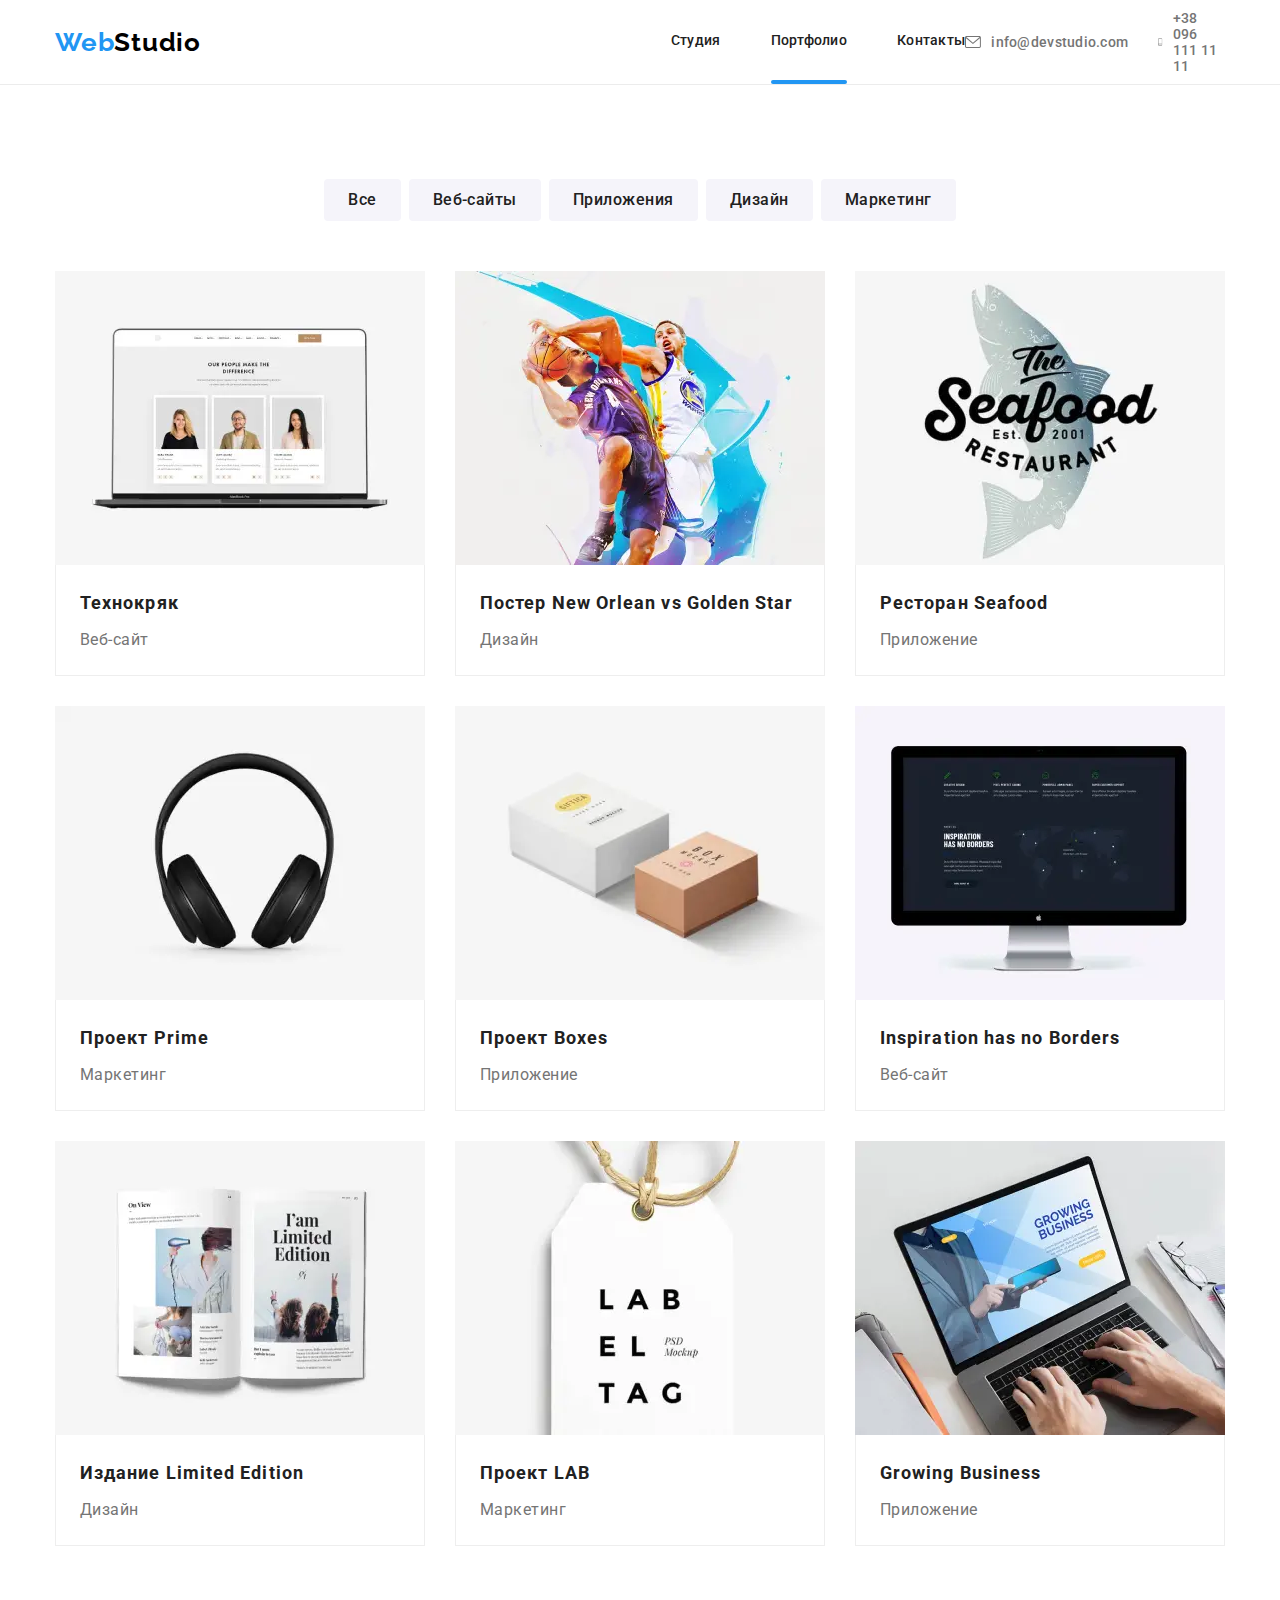
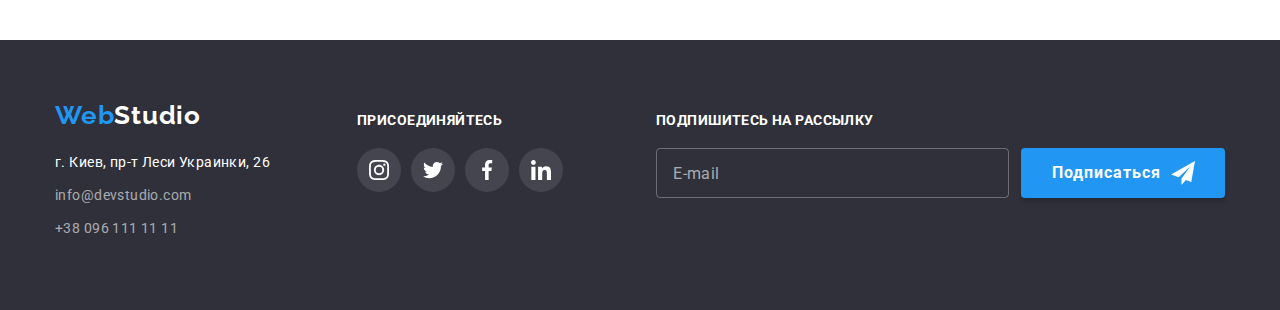
==== portfolio.html @ 388f26c6 "not fixed" ====
<!DOCTYPE html>
<html lang="en">
  <head>
    <meta charset="UTF-8" />
    <meta name="viewport" content="width=device-width, initial-scale=1.0" />
    <title>Web Studio</title>
    <link rel="stylesheet" href="https://cdnjs.cloudflare.com/ajax/libs/modern-normalize/1.0.0/modern-normalize.css" />
    <link
      href="https://fonts.googleapis.com/css2?family=Raleway:wght@700&family=Roboto:wght@400;500;700;900&display=swap"
      rel="stylesheet"
    />
    <link rel="stylesheet" href="./css/portfolio.min.css" />
  </head>
  <body>
    <header class="header">
      <div class="container flexx-conteiner">
        <nav class="navigation">
          <a class="logo header-logo link" href="./index.html" aria-label="логотип вэб-студии"><span
              class="logo-web">Web</span><span class="header-logo-studio">Studio</span></a>
          <ul class="navigation-list list">
            <li class="navigation-list-item">
              <a class="navigation-link link" href="./index.html">Студия</a>
              
            </li>
            <li class="navigation-list-item">
              <a class="navigation-link link" href="./portfolio.html">Портфолио</a>
              <div class="line"></div>
            </li>
            <li class="navigation-list-item">
              <a class="navigation-link link" href="">Контакты</a>
            </li>
          </ul>
        </nav>
    
        <address class="address">
          <ul class="contact-list list contacts-flexx">
            <li class="contact-list-item header-contact">
              <a href="mailto:info@devstudio.com" class="contact-link link">
                <svg width="16" height="12">
                  <use href="./svg/sprite.svg#envelope"></use>
                </svg>
                info@devstudio.com</a>
            </li>
            <li class="contact-list-item header-contact">
              <a href="tel:+380961111111" class="contact-link link">
                <svg width="10" height="16">
                  <use href="./svg/sprite.svg#smartphone"></use>
                </svg>
                +38 096 111 11 11
              </a>
            </li>
          </ul>
        </address>
      </div>
    </header>
    <main class="main">
      <div class="container gallery-container">
        <div class="filter">
          <ul class="filter-list list">
            <li class="filter-list-item">
              <button class="btn filter-btn" type="button">Все</button>
            </li>
            <li class="filter-list-item">
              <button class="btn filter-btn" type="button">Веб-сайты</button>
            </li>
            <li class="filter-list-item">
              <button class="btn filter-btn" type="button">Приложения</button>
            </li>
            <li class="filter-list-item">
              <button class="btn filter-btn" type="button">Дизайн</button>
            </li>
            <li class="filter-list-item">
              <button class="btn filter-btn" type="button">Маркетинг</button>
            </li>
          </ul>
        </div>
        <div class="gallery">
          <ul class="gallery-list list">
            <li class="gallery-list-item">
              <div class="overlay-box">
                <div class="overlay">
                  <p class="overlay-discription">
                    Технокряк это современная площадка распространения коронавируса. Компании используют эту платформу
                    для цифрового шпионажа и атак на защищённые сервера конкурентов.
                  </p>
                </div>
                <a class="gallery-link link" href=""
                  >
                  <picture>
                    <source
                      srcset="
                        ./img/portfolio/desktop/portfolio1.webp    1x,
                        ./img/portfolio/desktop/portfolio1@2x.webp 2x
                      "
                      media="(min-width: 1200px)"
                      type="image/webp"
                    />
                    <source
                      srcset="./img/portfolio/desktop/portfolio1.jpg 1x, ./img/portfolio/desktop/portfolio1@2x.jpg 2x"
                      media="(min-width: 1200px)"
                    />
                    <source
                      srcset="./img/portfolio/tablet/portfolio1.webp 1x, ./img/portfolio/tablet/portfolio1@2x.webp 2x"
                      media="(min-width: 768px)"
                      type="image/webp"
                    />
                    <source
                      srcset="./img/portfolio/tablet/portfolio1.jpg 1x, ./img/portfolio/tablet/portfolio1@2x.jpg 2x"
                      media="(min-width: 768px)"
                    />
                    <source
                      srcset="./img/portfolio/mobile/portfolio1.webp 1x, ./img/portfolio/mobile/portfolio1@2x.webp 2x"
                      media="(min-width: 320px)"
                      type="image/webp"
                    />
                    <source
                      srcset="./img/portfolio/mobile/portfolio1.jpg 1x, ./img/portfolio/mobile/portfolio1@2x.jpg 2x"
                      media="(min-width: 320px)"
                    />
                    <img src="./img/portfolio/mobile/portfolio1.jpg" alt="презентация сайта на ноутбуке" />
                  </picture>
                </a>
              </div>

              <div class="gallery-content">
                <h2 class="gallery-content-title">Технокряк</h2>
                <p class="gallery-content-type">Веб-сайт</p>
              </div>
            </li>
            <li class="gallery-list-item">
              <div class="overlay-box">
                <div class="overlay">
                  <p></p>
                </div>

                <a class="gallery-link link" href=""
                  >
                  <picture>
                    <source
                      srcset="
                        ./img/portfolio/desktop/portfolio2.webp    1x,
                        ./img/portfolio/desktop/portfolio2@2x.webp 2x
                      "
                      media="(min-width: 1200px)"
                      type="image/webp"
                    />
                    <source
                      srcset="./img/portfolio/desktop/portfolio2.jpg 1x, ./img/portfolio/desktop/portfolio2@2x.jpg 2x"
                      media="(min-width: 1200px)"
                    />
                    <source
                      srcset="./img/portfolio/tablet/portfolio2.webp 1x, ./img/portfolio/tablet/portfolio2@2x.webp 2x"
                      media="(min-width: 768px)"
                      type="image/webp"
                    />
                    <source
                      srcset="./img/portfolio/tablet/portfolio2.jpg 1x, ./img/portfolio/tablet/portfolio2@2x.jpg 2x"
                      media="(min-width: 768px)"
                    />
                    <source
                      srcset="./img/portfolio/mobile/portfolio2.webp 1x, ./img/portfolio/mobile/portfolio2@2x.webp 2x"
                      media="(min-width: 320px)"
                      type="image/webp"
                    />
                    <source
                      srcset="./img/portfolio/mobile/portfolio2.jpg 1x, ./img/portfolio/mobile/portfolio2@2x.jpg 2x"
                      media="(min-width: 320px)"
                    />
                    <img src="./img/portfolio/mobile/portfolio2.jpg" alt="два баскетболиста" />
                  </picture>
                </a>
              </div>
              <div class="gallery-content">
                <h2 class="gallery-content-title">Постер <span lang="en">New Orlean vs Golden Star</span></h2>
                <p class="gallery-content-type">Дизайн</p>
              </div>
            </li>
            <li class="gallery-list-item">
              <div class="overlay-box">
                <div class="overlay">
                  <p></p>
                </div>

                <a class="gallery-link link" href=""
                  >
                  <picture>
                    <source
                      srcset="
                        ./img/portfolio/desktop/portfolio3.webp    1x,
                        ./img/portfolio/desktop/portfolio3@2x.webp 2x
                      "
                      media="(min-width: 1200px)"
                      type="image/webp"
                    />
                    <source
                      srcset="./img/portfolio/desktop/portfolio3.jpg 1x, ./img/portfolio/desktop/portfolio3@2x.jpg 2x"
                      media="(min-width: 1200px)"
                    />
                    <source
                      srcset="./img/portfolio/tablet/portfolio3.webp 1x, ./img/portfolio/tablet/portfolio3@2x.webp 2x"
                      media="(min-width: 768px)"
                      type="image/webp"
                    />
                    <source
                      srcset="./img/portfolio/tablet/portfolio3.jpg 1x, ./img/portfolio/tablet/portfolio3@2x.jpg 2x"
                      media="(min-width: 768px)"
                    />
                    <source
                      srcset="./img/portfolio/mobile/portfolio3.webp 1x, ./img/portfolio/mobile/portfolio3@2x.webp 2x"
                      media="(min-width: 320px)"
                      type="image/webp"
                    />
                    <source
                      srcset="./img/portfolio/mobile/portfolio3.jpg 1x, ./img/portfolio/mobile/portfolio3@2x.jpg 2x"
                      media="(min-width: 320px)"
                    />
                    <img src="./img/portfolio/mobile/portfolio3.jpg" alt="эмблема ресторана" />
                  </picture>
                </a>
              </div>
              <div class="gallery-content">
                <h2 class="gallery-content-title">Ресторан <span lang="en">Seafood</span></h2>
                <p class="gallery-content-type">Приложение</p>
              </div>
            </li>
            <li class="gallery-list-item">
              <div class="overlay-box">
                <div class="overlay">
                  <p></p>
                </div>

                <a class="gallery-link link" href=""
                  >
                  <picture>
                    <source
                      srcset="
                        ./img/portfolio/desktop/portfolio4.webp    1x,
                        ./img/portfolio/desktop/portfolio4@2x.webp 2x
                      "
                      media="(min-width: 1200px)"
                      type="image/webp"
                    />
                    <source
                      srcset="./img/portfolio/desktop/portfolio4.jpg 1x, ./img/portfolio/desktop/portfolio4@2x.jpg 2x"
                      media="(min-width: 1200px)"
                    />
                    <source
                      srcset="./img/portfolio/tablet/portfolio4.webp 1x, ./img/portfolio/tablet/portfolio4@2x.webp 2x"
                      media="(min-width: 768px)"
                      type="image/webp"
                    />
                    <source
                      srcset="./img/portfolio/tablet/portfolio4.jpg 1x, ./img/portfolio/tablet/portfolio4@2x.jpg 2x"
                      media="(min-width: 768px)"
                    />
                    <source
                      srcset="./img/portfolio/mobile/portfolio4.webp 1x, ./img/portfolio/mobile/portfolio4@2x.webp 2x"
                      media="(min-width: 320px)"
                      type="image/webp"
                    />
                    <source
                      srcset="./img/portfolio/mobile/portfolio4.jpg 1x, ./img/portfolio/mobile/portfolio4@2x.jpg 2x"
                      media="(min-width: 320px)"
                    />
                    <img src="./img/portfolio/mobile/portfolio4.jpg" alt="наушники" />
                  </picture>
                </a>
              </div>
              <div class="gallery-content">
                <h2 class="gallery-content-title">Проект <span lang="en">Prime</span></h2>
                <p class="gallery-content-type">Маркетинг</p>
              </div>
            </li>
            <li class="gallery-list-item">
              <div class="overlay-box">
                <div class="overlay">
                  <p></p>
                </div>

                <a class="gallery-link link" href=""
                  >
                  <picture>
                    <source
                      srcset="
                        ./img/portfolio/desktop/portfolio5.webp    1x,
                        ./img/portfolio/desktop/portfolio5@2x.webp 2x
                      "
                      media="(min-width: 1200px)"
                      type="image/webp"
                    />
                    <source
                      srcset="./img/portfolio/desktop/portfolio5.jpg 1x, ./img/portfolio/desktop/portfolio5@2x.jpg 2x"
                      media="(min-width: 1200px)"
                    />
                    <source
                      srcset="./img/portfolio/tablet/portfolio5.webp 1x, ./img/portfolio/tablet/portfolio5@2x.webp 2x"
                      media="(min-width: 768px)"
                      type="image/webp"
                    />
                    <source
                      srcset="./img/portfolio/tablet/portfolio5.jpg 1x, ./img/portfolio/tablet/portfolio5@2x.jpg 2x"
                      media="(min-width: 768px)"
                    />
                    <source
                      srcset="./img/portfolio/mobile/portfolio5.webp 1x, ./img/portfolio/mobile/portfolio5@2x.webp 2x"
                      media="(min-width: 320px)"
                      type="image/webp"
                    />
                    <source
                      srcset="./img/portfolio/mobile/portfolio5.jpg 1x, ./img/portfolio/mobile/portfolio5@2x.jpg 2x"
                      media="(min-width: 320px)"
                    />
                    <img src="./img/portfolio/mobile/portfolio5.jpg" alt="Коробки" />
                  </picture>
                  </a>
              </div>
              <div class="gallery-content">
                <h2 class="gallery-content-title">Проект <span lang="en">Boxes</span></h2>
                <p class="gallery-content-type">Приложение</p>
              </div>
            </li>
            <li class="gallery-list-item">
              <div class="overlay-box">
                <div class="overlay">
                  <p></p>
                </div>

                <a class="gallery-link link" href="">
                  <picture>
                    <source
                      srcset="
                        ./img/portfolio/desktop/portfolio6.webp    1x,
                        ./img/portfolio/desktop/portfolio6@2x.webp 2x
                      "
                      media="(min-width: 1200px)"
                      type="image/webp"
                    />
                    <source
                      srcset="./img/portfolio/desktop/portfolio6.jpg 1x, ./img/portfolio/desktop/portfolio6@2x.jpg 2x"
                      media="(min-width: 1200px)"
                    />
                    <source
                      srcset="./img/portfolio/tablet/portfolio6.webp 1x, ./img/portfolio/tablet/portfolio6@2x.webp 2x"
                      media="(min-width: 768px)"
                      type="image/webp"
                    />
                    <source
                      srcset="./img/portfolio/tablet/portfolio6.jpg 1x, ./img/portfolio/tablet/portfolio6@2x.jpg 2x"
                      media="(min-width: 768px)"
                    />
                    <source
                      srcset="./img/portfolio/mobile/portfolio6.webp 1x, ./img/portfolio/mobile/portfolio6@2x.webp 2x"
                      media="(min-width: 320px)"
                      type="image/webp"
                    />
                    <source
                      srcset="./img/portfolio/mobile/portfolio6.jpg 1x, ./img/portfolio/mobile/portfolio6@2x.jpg 2x"
                      media="(min-width: 320px)"
                    />
                    <img src="./img/portfolio/mobile/portfolio6.jpg" alt="Картинка на мониторе с картой мира" />
                  </picture>
                </a>
              </div>
              <div class="gallery-content">
                <h2 class="gallery-content-title"><span lang="en">Inspiration has no Borders</span></h2>
                <p class="gallery-content-type">Веб-сайт</p>
              </div>
            </li>
            <li class="gallery-list-item">
              <div class="overlay-box">
                <div class="overlay">
                  <p></p>
                </div>

                <a class="gallery-link link" href=""
                  >
                  <picture>
                    <source
                      srcset="
                        ./img/portfolio/desktop/portfolio7.webp    1x,
                        ./img/portfolio/desktop/portfolio7@2x.webp 2x
                      "
                      media="(min-width: 1200px)"
                      type="image/webp"
                    />
                    <source
                      srcset="./img/portfolio/desktop/portfolio7.jpg 1x, ./img/portfolio/desktop/portfolio7@2x.jpg 2x"
                      media="(min-width: 1200px)"
                    />
                    <source
                      srcset="./img/portfolio/tablet/portfolio7.webp 1x, ./img/portfolio/tablet/portfolio7@2x.webp 2x"
                      media="(min-width: 768px)"
                      type="image/webp"
                    />
                    <source
                      srcset="./img/portfolio/tablet/portfolio7.jpg 1x, ./img/portfolio/tablet/portfolio7@2x.jpg 2x"
                      media="(min-width: 768px)"
                    />
                    <source
                      srcset="./img/portfolio/mobile/portfolio7.webp 1x, ./img/portfolio/mobile/portfolio7@2x.webp 2x"
                      media="(min-width: 320px)"
                      type="image/webp"
                    />
                    <source
                      srcset="./img/portfolio/mobile/portfolio7.jpg 1x, ./img/portfolio/mobile/portfolio7@2x.jpg 2x"
                      media="(min-width: 320px)"
                    />
                    <img src="./img/portfolio/mobile/portfolio7.jpg" alt="Раскрытая книга" />
                  </picture>
                </a>
              </div>
              <div class="gallery-content">
                <h2 class="gallery-content-title">Издание Limited Edition</h2>
                <p class="gallery-content-type">Дизайн</p>
              </div>
            </li>
            <li class="gallery-list-item">
              <div class="overlay-box">
                <div class="overlay">
                  <p></p>
                </div>

                <a class="gallery-link link" href=""
                  >
                  <picture>
                    <source
                      srcset="
                        ./img/portfolio/desktop/portfolio8.webp    1x,
                        ./img/portfolio/desktop/portfolio8@2x.webp 2x
                      "
                      media="(min-width: 1200px)"
                      type="image/webp"
                    />
                    <source
                      srcset="./img/portfolio/desktop/portfolio8.jpg 1x, ./img/portfolio/desktop/portfolio8@2x.jpg 2x"
                      media="(min-width: 1200px)"
                    />
                    <source
                      srcset="./img/portfolio/tablet/portfolio8.webp 1x, ./img/portfolio/tablet/portfolio8@2x.webp 2x"
                      media="(min-width: 768px)"
                      type="image/webp"
                    />
                    <source
                      srcset="./img/portfolio/tablet/portfolio8.jpg 1x, ./img/portfolio/tablet/portfolio8@2x.jpg 2x"
                      media="(min-width: 768px)"
                    />
                    <source
                      srcset="./img/portfolio/mobile/portfolio8.webp 1x, ./img/portfolio/mobile/portfolio8@2x.webp 2x"
                      media="(min-width: 320px)"
                      type="image/webp"
                    />
                    <source
                      srcset="./img/portfolio/mobile/portfolio8.jpg 1x, ./img/portfolio/mobile/portfolio8@2x.jpg 2x"
                      media="(min-width: 320px)"
                    />
                    <img src="./img/portfolio/mobile/portfolio8.jpg" alt="Бирка" />
                  </picture>
                </a>
              </div>
              <div class="gallery-content">
                <h2 class="gallery-content-title">Проект LAB</h2>
                <p class="gallery-content-type">Маркетинг</p>
              </div>
            </li>
            <li class="gallery-list-item">
              <div class="overlay-box">
                <div class="overlay">
                  <p></p>
                </div>

                <a class="gallery-link link" href=""
                  >
                  <picture>
                    <source
                      srcset="
                        ./img/portfolio/desktop/portfolio9.webp    1x,
                        ./img/portfolio/desktop/portfolio9@2x.webp 2x
                      "
                      media="(min-width: 1200px)"
                      type="image/webp"
                    />
                    <source
                      srcset="./img/portfolio/desktop/portfolio9.jpg 1x, ./img/portfolio/desktop/portfolio9@2x.jpg 2x"
                      media="(min-width: 1200px)"
                    />
                    <source
                      srcset="./img/portfolio/tablet/portfolio9.webp 1x, ./img/portfolio/tablet/portfolio9@2x.webp 2x"
                      media="(min-width: 768px)"
                      type="image/webp"
                    />
                    <source
                      srcset="./img/portfolio/tablet/portfolio9.jpg 1x, ./img/portfolio/tablet/portfolio9@2x.jpg 2x"
                      media="(min-width: 768px)"
                    />
                    <source
                      srcset="./img/portfolio/mobile/portfolio9.webp 1x, ./img/portfolio/mobile/portfolio9@2x.webp 2x"
                      media="(min-width: 320px)"
                      type="image/webp"
                    />
                    <source
                      srcset="./img/portfolio/mobile/portfolio9.jpg 1x, ./img/portfolio/mobile/portfolio9@2x.jpg 2x"
                      media="(min-width: 320px)"
                    />
                    <img src="./img/portfolio/mobile/portfolio9.jpg" alt="Мужчина работает за компьютером" />
                  </picture>
                </a>
              </div>
              <div class="gallery-content">
                <h2 class="gallery-content-title">Growing Business</h2>
                <p class="gallery-content-type">Приложение</p>
              </div>
            </li>
          </ul>
        </div>
      </div>
    </main>
    <footer class="footer">
      <div class="container">
        <div class="tablet-container">

          <div class="footer-info">
            <a class="logo footer-logo link" href="./index.html" aria-label="логотип вэб-студии"
              ><span class="logo-web">Web</span><span class="footer-logo-studio">Studio</span></a
            >
            <address class="address footer-address">
              <ul class="contact-list list">
                <li class="contact-list-item footer-contact">
                  <a class="link location" href="https://goo.gl/maps/aFKf9Q2qraXxwTez7" target="_blank"
                    >г. Киев, пр-т Леси Украинки, 26</a
                  >
                </li>
                <li class="contact-list-item footer-contact">
                  <a class="link mail" href="mailto:info@devstudio.com">info@devstudio.com</a>
                </li>
                <li class="contact-list-item footer-contact">
                  <a class="link phone" href="tel:+380961111111">+38 096 111 11 11</a>
                </li>
              </ul>
            </address>
          </div>
          <div class="footer-social-links">
            <h3 class="subtitle subtitle_dark-theme footer-subtitle">присоединяйтесь</h3>
            <ul class="social-list list">
              <li class="social-item">
                <a href="" class="social-link link">
                  <svg class="social-link-svg">
                    <use href="./svg/sprite.svg#instagram" width="20px" height="20px"></use>
                  </svg>
                </a>
              </li>
              <li class="social-item">
                <a href="" class="social-link link">
                  <svg class="social-link-svg">
                    <use href="./svg/sprite.svg#twitter" width="20px" height="20px"></use>
                  </svg>
                </a>
              </li>
              <li class="social-item">
                <a href="" class="social-link link">
                  <svg class="social-link-svg">
                    <use href="./svg/sprite.svg#facebook" width="20px" height="20px"></use>
                  </svg>
                </a>
              </li>
              <li class="social-item">
                <a href="" class="social-link link">
                  <svg class="social-link-svg">
                    <use href="./svg/sprite.svg#linkidin" width="20px" height="20px"></use>
                  </svg>
                </a>
              </li>
            </ul>
          </div>
        </div>
        <div class="footer-form-wrap">
          <h3 class="subtitle subtitle_dark-theme footer-subtitle">Подпишитесь на рассылку</h3>
          <form action="#" method="GET" class="footer-form">
            <input type="email" class="footer-input" name="user-email" id="user-email" placeholder="E-mail">
            <button type="submit" class="btn submit-btn">
              <span>Подписаться</span>
              <svg>
                <use href="./svg/sprite.svg#icon-send"></use>
              </svg>
            </button>
          </form>
        </div>
      </div>
    </footer>
  </body>
</html>
---- css/portfolio.min.css ----
*,*::before,*::after{margin:0;padding:0}.list{list-style-type:none}.link{text-decoration:none}address{font-style:normal}img{display:block}body{font-family:"Roboto",sans-serif;font-style:normal}.link{transition-property:background-color, color, fill, box-shadow;transition-duration:250ms;transition-timing-function:cubic-bezier(0.4, 0, 0.2, 1)}svg{transition-property:background-color, color, fill;transition-duration:250ms;transition-timing-function:cubic-bezier(0.4, 0, 0.2, 1)}.btn{transition-property:all;transition-duration:250ms;transition-timing-function:cubic-bezier(0.4, 0, 0.2, 1)}link:hover{cursor:pointer}.btn:hover{cursor:pointer}.container{padding:0 15px}@media screen and (min-width: 480px){.container{width:480px;margin-left:auto;margin-right:auto}}@media screen and (min-width: 768px){.container{width:768px}}@media screen and (min-width: 1200px){.container{width:1200px}}.flexx-conteiner{display:flex;align-items:center;justify-content:space-between}.main-title{font-weight:900;font-size:26px;line-height:1.62;letter-spacing:0.06em;text-transform:uppercase;color:#ffffff;margin-bottom:30px}@media screen and (min-width: 1200px){.main-title{font-size:44px;line-height:1.364}}.title{font-weight:700;font-size:28px;line-height:1.179;text-align:center;letter-spacing:0.03em;color:#212121}@media screen and (min-width: 1200px){.title{font-size:36px;line-height:1.167}}.subtitle{font-weight:700;font-size:14px;line-height:1.143;letter-spacing:0.03em;text-transform:uppercase}.subtitle_dark-theme{color:#ffffff}.subtitle_light-theme{color:#212121}@media screen and (max-width: 1200px){.subtitle{text-align:center}}.header{border-bottom:1px solid #ececec;min-height:60px}@media screen and (max-width: 767px){.header .address{display:none}}.logo{font-family:"Raleway",sans-serif;font-weight:700;font-size:24px;line-height:1.167;letter-spacing:0.03em;text-transform:capitalize}.logo-web{color:#2196f3}@media screen and (min-width: 1200px){.logo{font-size:26px;line-height:1.192}}.header-logo-studio{color:#000000}@media screen and (min-width: 1200px){.header-logo{margin-right:93px}}.footer-logo-studio{color:#ffffff}@media screen and (min-width: 1200px){.footer-logo{margin-right:86px}}.navigation{width:100%;display:flex;align-items:center;justify-content:space-between}@media screen and (max-width: 767px){.navigation{justify-content:space-between}}@media screen and (max-width: 767px){.navigation-list{display:none}}@media screen and (min-width: 768px){.navigation-list{display:flex}}.navigation-list-item{position:relative}@media screen and (max-width: 767px){.navigation-list-item{margin-bottom:40px}}@media screen and (min-width: 768px){.navigation-list-item{margin-right:50px}}.line{height:4px;width:100%;background-color:#2196f3;border-radius:2px;bottom:0}.navigation-list-item:last-child{margin-right:0}.navigation-link{font-weight:500;font-size:18px;line-height:1.167;letter-spacing:0.02em;color:#212121;display:inline-block;padding-bottom:12px}@media screen and (min-width: 768px){.navigation-link{font-size:14px;line-height:1.143;padding-top:32px;padding-bottom:32px}}.navigation-link:active,.navigation-link:hover,.navigation-link:focus{color:#2196f3}@media screen and (min-width: 1200px){.contacts-flexx{display:flex;align-items:center}}@media screen and (max-width: 767px){.header-contact{margin-bottom:16px}}@media screen and (min-width: 768px) and (max-width: 1199px){.header-contact{margin-bottom:10px}}@media screen and (min-width: 1200px){.header-contact{margin-right:30px;display:flex}}.header-contact:last-child{margin-bottom:0;margin-right:0}.contact-link{font-weight:500;font-size:18px;line-height:1.167;letter-spacing:0.02em;color:#757575;display:flex;align-items:center}@media screen and (min-width: 768px){.contact-link{font-size:14px;line-height:1.143}}.contact-link svg{margin-right:10px;fill:currentColor;fill:#757575}.contact-link:hover svg,.contact-link:focus svg{fill:#2196f3}.contact-link:hover,.contact-link:focus{color:#2196f3}.order-btn{font-weight:700;font-size:16px;line-height:1.875;text-align:center;letter-spacing:0.06em;color:#ffffff;background:#2196f3;box-shadow:0px 4px 4px rgba(0,0,0,0.15);border-radius:4px;border-color:transparent;padding:10px 32px 10px 32px}.order-btn:hover,.order-btn:focus{background:#188ce8}.submit-btn{font-weight:700;font-size:16px;line-height:1.87;letter-spacing:0.06em;color:#ffffff;padding:0 55px 0 56px;height:50px;background-color:#2196f3;box-shadow:0px 4px 4px rgba(0,0,0,0.15);border-radius:4px;border-color:transparent}.submit-btn:hover,.submit-btn:focus{background-color:#188ce8}.menu-buton{padding:0;display:block;background-color:transparent;border:none}.menu-buton .svg{fill:#000000}.gallery-container{padding-top:94px;padding-bottom:94px}.filter-list{display:flex;justify-content:center;padding-bottom:50px}.filter-list-item{margin-right:8px}.filter-list-item:last-child{margin-right:0}.filter-btn{font-weight:500;font-size:16px;line-height:1.625;text-align:center;letter-spacing:0.03em;color:#212121;padding:6px 22px 6px 22px;background:#f5f4fa;border-radius:4px;border-color:transparent;transition-property:all;transition-duration:250ms;transition-timing-function:cubic-bezier(0.4, 0, 0.2, 1)}.filter-btn:active,.filter-btn:hover,.filter-btn:focus{color:#ffffff;background:#2196f3;box-shadow:0px 3px 1px rgba(0,0,0,0.1),0px 1px 2px rgba(0,0,0,0.08),0px 2px 2px rgba(0,0,0,0.12);border-radius:4px;border-color:transparent;cursor:pointer}.gallery-list{display:flex;flex-wrap:wrap;margin:-15px}.gallery-list-item{max-width:calc((100% - 30px * 2) / 3);margin:15px;transition-property:all;transition-duration:250ms;transition-timing-function:cubic-bezier(0.4, 0, 0.2, 1)}.gallery-list-item:hover{box-shadow:0px 1px 1px rgba(0,0,0,0.12),0px 4px 4px rgba(0,0,0,0.06),1px 4px 6px rgba(0,0,0,0.16);cursor:pointer}.gallery-list-item:hover .overlay{transform:translateY(0);transition:transform 250ms cubic-bezier(0.4, 0, 0.2, 1);background-color:rgba(33,150,243,0.9);cursor:pointer}.gallery-content{background:#ffffff;border:1px solid #eeeeee;border-top:0;padding:20px 24px}.gallery-content-title{font-weight:700;font-size:18px;line-height:2;letter-spacing:0.06em;color:#212121;margin-bottom:4px}.gallery-content-type{font-weight:400;font-size:16px;line-height:1.875;letter-spacing:0.03em;color:#757575}.overlay-box{position:relative;overflow:hidden}.overlay{position:absolute;top:0;left:0;width:100%;height:100%;padding:63px 24px;background-color:#2196f3;transform:translateY(100%);transition-property:all;transition-duration:250ms;transition-timing-function:cubic-bezier(0.4, 0, 0.2, 1)}.overlay-discription{font-weight:400;font-size:18px;line-height:1.56;letter-spacing:0.03em;color:#ffffff}.social-list{display:flex;justify-content:center;margin-top:16px}.social-item:not(:last-child){margin-right:10px}.social-link{width:44px;height:44px;border-radius:50%;display:flex;justify-content:center;align-items:center}.social-link svg{width:20px;height:20px;fill:#afb1b8}.social-link:hover,.social-link:focus{background-color:#2196f3}.social-link:hover svg,.social-link:focus svg{fill:#ffffff}.footer{background-color:#2f303a;padding-top:60px;padding-bottom:60px}@media screen and (max-width: 1199px){.footer{text-align:center}}.footer-address{margin-top:20px}.footer-contact{margin-bottom:8px}@media screen and (min-width: 1200px){.footer-contact{margin-bottom:9px}}.footer-contact:last-child{margin-top:0}.footer .location{font-weight:400;font-size:14px;line-height:1.714;letter-spacing:0.03em;color:#ffffff}.footer .mail{font-weight:400;font-size:14px;line-height:1.714;letter-spacing:0.03em;color:rgba(255,255,255,0.6)}.footer .phone{font-weight:400;font-size:14px;line-height:1.714;letter-spacing:0.03em;color:rgba(255,255,255,0.6)}@media screen and (max-width: 767px){.footer-social-links{margin-top:60px}}@media screen and (min-width: 768px) and (max-width: 1199px){.footer-social-links{padding-top:5px}}@media screen and (min-width: 1200px){.footer-social-links{padding-top:12px;margin-left:70px}}.footer-subtitle{margin-bottom:20px}@media screen and (min-width: 1200px){.footer-subtitle{text-align-last:left}}.footer .social-list{margin-top:0}.footer .social-link{background-color:rgba(255,255,255,0.1)}.footer .social-link:hover,.footer .social-link:focus{background-color:#2196f3}.footer .social-link svg{fill:#ffffff}.footer-form-wrap{width:450px}@media screen and (max-width: 1199px){.footer-form-wrap{margin:60px auto 0 auto}}@media screen and (min-width: 1200px){.footer-form-wrap{margin-left:93px;padding-top:12px;width:100%}}@media screen and (max-width: 1199px){.footer-form{text-align:center}}@media screen and (min-width: 1200px){.footer-form{display:flex;align-items:center}}.footer-input{width:100%;height:50px;border:1px solid rgba(255,255,255,0.3);border-radius:4px;padding-left:16px;padding-top:15px;padding-bottom:15px;background-color:transparent;color:#ffffff;font-size:16px;line-height:1.25;letter-spacing:0.03em}.footer-input::placeholder{color:rgba(255,255,255,0.6)}.footer .submit-btn{display:flex;align-items:center;padding:10px 28px 10px 29px;margin-left:12px}@media screen and (max-width: 1199px){.footer .submit-btn{margin:20px auto 0 auto}}.footer .submit-btn svg{width:24px;height:24px;fill:#ffffff;margin-left:10px}@media screen and (min-width: 768px){.footer .tablet-container{display:flex;justify-content:space-around}}@media screen and (min-width: 1200px){.footer .container{display:flex}}
/*# sourceMappingURL=portfolio.min.css.map */
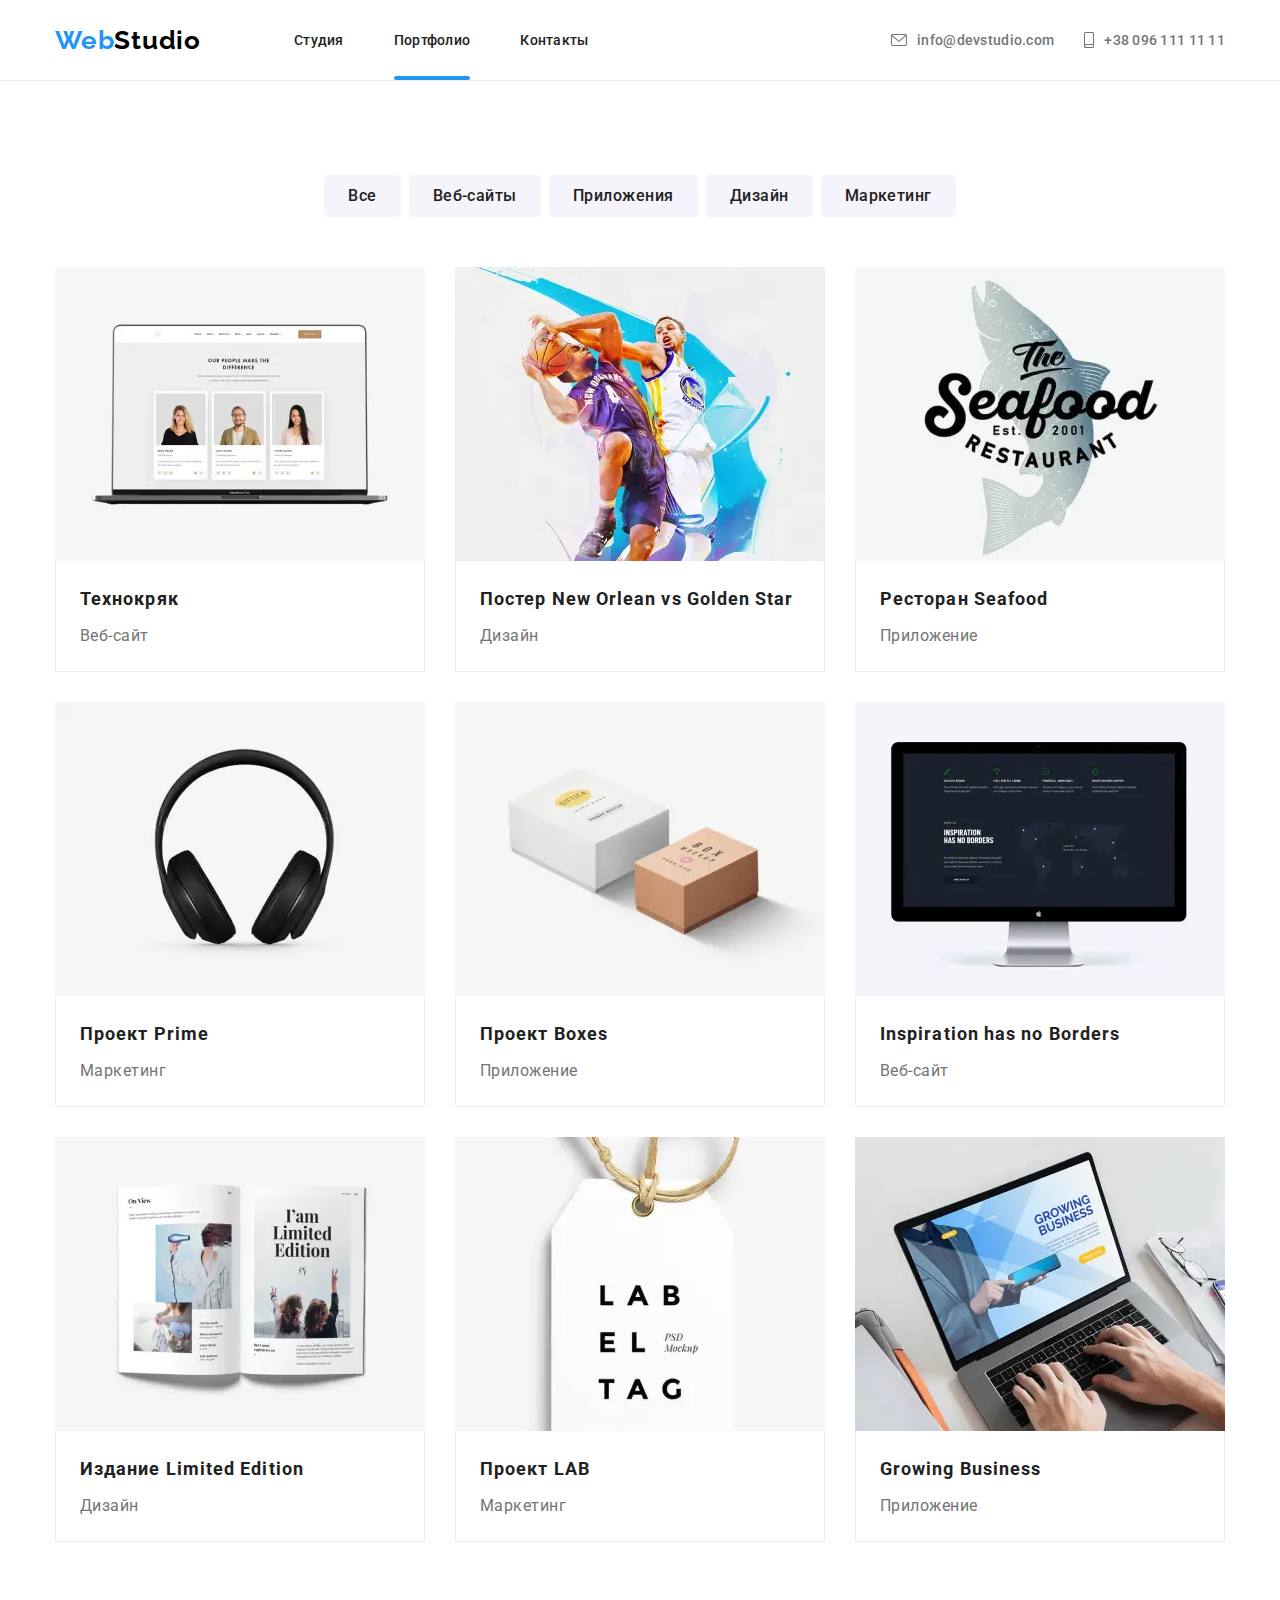
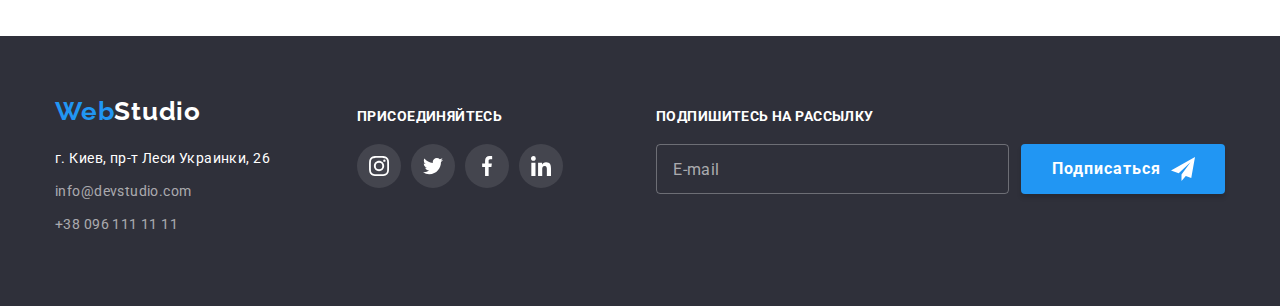
==== commit 9eb961c3: "summary adaptive fixes" ====
--- a/portfolio.html
+++ b/portfolio.html
@@ -15,8 +15,56 @@
     <header class="header">
       <div class="container flexx-conteiner">
         <nav class="navigation">
-          <a class="logo header-logo link" href="./index.html" aria-label="логотип вэб-студии"><span
-              class="logo-web">Web</span><span class="header-logo-studio">Studio</span></a>
+          <a class="logo header-logo link" href="./index.html" aria-label="логотип вэб-студии"
+            ><span class="logo-web">Web</span><span class="header-logo-studio">Studio</span></a
+          >
+          <button type="button" class="menu-button"  data-menu-button>
+            <svg class="icon-menu" width="24" height="16" aria-label="переключатель мобильного меню">
+              <use  href="./svg/sprite.svg#menu-btn"></use>
+            </svg>
+            <svg class="icon-cross" width="18" height="18" aria-label="переключатель мобильного меню">
+              <use  href="./svg/sprite.svg#menu-close"></use>
+            </svg>
+          </button>
+
+          <div class="mobile-menu" data-menu>
+            
+              <nav class="mobile-nav">
+                <ul class="mobile-navigation-list list">
+                  <li class="navigation-list-item">
+                    <a class="navigation-link link" href="./index.html">Студия</a>
+                  </li>
+                  <li class="navigation-list-item">
+                    <a class="navigation-link menu-underline link" href="./portfolio.html">Портфолио</a>
+                  </li>
+                  <li class="navigation-list-item">
+                    <a class="navigation-link link" href="">Контакты</a>
+                  </li>
+                </ul>
+              </nav>
+              <address class="mobile-address">
+                <ul class="mobile-contact-list list contacts-flexx">
+                  <li class="contact-list-item header-contact">
+                    <a href="mailto:info@devstudio.com" class="contact-link link">
+                      <svg width="16" height="12">
+                        <use href="./svg/sprite.svg#envelope"></use>
+                      </svg>
+                      info@devstudio.com
+                    </a>
+                  </li>
+                  <li class="contact-list-item header-contact">
+                    <a href="tel:+380961111111" class="contact-link link">
+                      <svg width="10" height="16">
+                        <use href="./svg/sprite.svg#smartphone"></use>
+                      </svg>
+                      +38 096 111 11 11
+                    </a>
+                  </li>
+                </ul>
+              </address>
+            
+          </div>
+
           <ul class="navigation-list list">
             <li class="navigation-list-item">
               <a class="navigation-link link" href="./index.html">Студия</a>
@@ -31,19 +79,20 @@
             </li>
           </ul>
         </nav>
-    
+
         <address class="address">
           <ul class="contact-list list contacts-flexx">
             <li class="contact-list-item header-contact">
               <a href="mailto:info@devstudio.com" class="contact-link link">
-                <svg width="16" height="12">
+                <svg class="envelope">
                   <use href="./svg/sprite.svg#envelope"></use>
                 </svg>
-                info@devstudio.com</a>
+                info@devstudio.com</a
+              >
             </li>
             <li class="contact-list-item header-contact">
               <a href="tel:+380961111111" class="contact-link link">
-                <svg width="10" height="16">
+                <svg class="smartphone">
                   <use href="./svg/sprite.svg#smartphone"></use>
                 </svg>
                 +38 096 111 11 11
@@ -586,5 +635,6 @@
         </div>
       </div>
     </footer>
+    <script src="./js/mobile-menu.js"></script>
   </body>
 </html>
--- a/css/portfolio.min.css
+++ b/css/portfolio.min.css
@@ -1,2 +1,2 @@
-*,*::before,*::after{margin:0;padding:0}.list{list-style-type:none}.link{text-decoration:none}address{font-style:normal}img{display:block}body{font-family:"Roboto",sans-serif;font-style:normal}.link{transition-property:background-color, color, fill, box-shadow;transition-duration:250ms;transition-timing-function:cubic-bezier(0.4, 0, 0.2, 1)}svg{transition-property:background-color, color, fill;transition-duration:250ms;transition-timing-function:cubic-bezier(0.4, 0, 0.2, 1)}.btn{transition-property:all;transition-duration:250ms;transition-timing-function:cubic-bezier(0.4, 0, 0.2, 1)}link:hover{cursor:pointer}.btn:hover{cursor:pointer}.container{padding:0 15px}@media screen and (min-width: 480px){.container{width:480px;margin-left:auto;margin-right:auto}}@media screen and (min-width: 768px){.container{width:768px}}@media screen and (min-width: 1200px){.container{width:1200px}}.flexx-conteiner{display:flex;align-items:center;justify-content:space-between}.main-title{font-weight:900;font-size:26px;line-height:1.62;letter-spacing:0.06em;text-transform:uppercase;color:#ffffff;margin-bottom:30px}@media screen and (min-width: 1200px){.main-title{font-size:44px;line-height:1.364}}.title{font-weight:700;font-size:28px;line-height:1.179;text-align:center;letter-spacing:0.03em;color:#212121}@media screen and (min-width: 1200px){.title{font-size:36px;line-height:1.167}}.subtitle{font-weight:700;font-size:14px;line-height:1.143;letter-spacing:0.03em;text-transform:uppercase}.subtitle_dark-theme{color:#ffffff}.subtitle_light-theme{color:#212121}@media screen and (max-width: 1200px){.subtitle{text-align:center}}.header{border-bottom:1px solid #ececec;min-height:60px}@media screen and (max-width: 767px){.header .address{display:none}}.logo{font-family:"Raleway",sans-serif;font-weight:700;font-size:24px;line-height:1.167;letter-spacing:0.03em;text-transform:capitalize}.logo-web{color:#2196f3}@media screen and (min-width: 1200px){.logo{font-size:26px;line-height:1.192}}.header-logo-studio{color:#000000}@media screen and (min-width: 1200px){.header-logo{margin-right:93px}}.footer-logo-studio{color:#ffffff}@media screen and (min-width: 1200px){.footer-logo{margin-right:86px}}.navigation{width:100%;display:flex;align-items:center;justify-content:space-between}@media screen and (max-width: 767px){.navigation{justify-content:space-between}}@media screen and (max-width: 767px){.navigation-list{display:none}}@media screen and (min-width: 768px){.navigation-list{display:flex}}.navigation-list-item{position:relative}@media screen and (max-width: 767px){.navigation-list-item{margin-bottom:40px}}@media screen and (min-width: 768px){.navigation-list-item{margin-right:50px}}.line{height:4px;width:100%;background-color:#2196f3;border-radius:2px;bottom:0}.navigation-list-item:last-child{margin-right:0}.navigation-link{font-weight:500;font-size:18px;line-height:1.167;letter-spacing:0.02em;color:#212121;display:inline-block;padding-bottom:12px}@media screen and (min-width: 768px){.navigation-link{font-size:14px;line-height:1.143;padding-top:32px;padding-bottom:32px}}.navigation-link:active,.navigation-link:hover,.navigation-link:focus{color:#2196f3}@media screen and (min-width: 1200px){.contacts-flexx{display:flex;align-items:center}}@media screen and (max-width: 767px){.header-contact{margin-bottom:16px}}@media screen and (min-width: 768px) and (max-width: 1199px){.header-contact{margin-bottom:10px}}@media screen and (min-width: 1200px){.header-contact{margin-right:30px;display:flex}}.header-contact:last-child{margin-bottom:0;margin-right:0}.contact-link{font-weight:500;font-size:18px;line-height:1.167;letter-spacing:0.02em;color:#757575;display:flex;align-items:center}@media screen and (min-width: 768px){.contact-link{font-size:14px;line-height:1.143}}.contact-link svg{margin-right:10px;fill:currentColor;fill:#757575}.contact-link:hover svg,.contact-link:focus svg{fill:#2196f3}.contact-link:hover,.contact-link:focus{color:#2196f3}.order-btn{font-weight:700;font-size:16px;line-height:1.875;text-align:center;letter-spacing:0.06em;color:#ffffff;background:#2196f3;box-shadow:0px 4px 4px rgba(0,0,0,0.15);border-radius:4px;border-color:transparent;padding:10px 32px 10px 32px}.order-btn:hover,.order-btn:focus{background:#188ce8}.submit-btn{font-weight:700;font-size:16px;line-height:1.87;letter-spacing:0.06em;color:#ffffff;padding:0 55px 0 56px;height:50px;background-color:#2196f3;box-shadow:0px 4px 4px rgba(0,0,0,0.15);border-radius:4px;border-color:transparent}.submit-btn:hover,.submit-btn:focus{background-color:#188ce8}.menu-buton{padding:0;display:block;background-color:transparent;border:none}.menu-buton .svg{fill:#000000}.gallery-container{padding-top:94px;padding-bottom:94px}.filter-list{display:flex;justify-content:center;padding-bottom:50px}.filter-list-item{margin-right:8px}.filter-list-item:last-child{margin-right:0}.filter-btn{font-weight:500;font-size:16px;line-height:1.625;text-align:center;letter-spacing:0.03em;color:#212121;padding:6px 22px 6px 22px;background:#f5f4fa;border-radius:4px;border-color:transparent;transition-property:all;transition-duration:250ms;transition-timing-function:cubic-bezier(0.4, 0, 0.2, 1)}.filter-btn:active,.filter-btn:hover,.filter-btn:focus{color:#ffffff;background:#2196f3;box-shadow:0px 3px 1px rgba(0,0,0,0.1),0px 1px 2px rgba(0,0,0,0.08),0px 2px 2px rgba(0,0,0,0.12);border-radius:4px;border-color:transparent;cursor:pointer}.gallery-list{display:flex;flex-wrap:wrap;margin:-15px}.gallery-list-item{max-width:calc((100% - 30px * 2) / 3);margin:15px;transition-property:all;transition-duration:250ms;transition-timing-function:cubic-bezier(0.4, 0, 0.2, 1)}.gallery-list-item:hover{box-shadow:0px 1px 1px rgba(0,0,0,0.12),0px 4px 4px rgba(0,0,0,0.06),1px 4px 6px rgba(0,0,0,0.16);cursor:pointer}.gallery-list-item:hover .overlay{transform:translateY(0);transition:transform 250ms cubic-bezier(0.4, 0, 0.2, 1);background-color:rgba(33,150,243,0.9);cursor:pointer}.gallery-content{background:#ffffff;border:1px solid #eeeeee;border-top:0;padding:20px 24px}.gallery-content-title{font-weight:700;font-size:18px;line-height:2;letter-spacing:0.06em;color:#212121;margin-bottom:4px}.gallery-content-type{font-weight:400;font-size:16px;line-height:1.875;letter-spacing:0.03em;color:#757575}.overlay-box{position:relative;overflow:hidden}.overlay{position:absolute;top:0;left:0;width:100%;height:100%;padding:63px 24px;background-color:#2196f3;transform:translateY(100%);transition-property:all;transition-duration:250ms;transition-timing-function:cubic-bezier(0.4, 0, 0.2, 1)}.overlay-discription{font-weight:400;font-size:18px;line-height:1.56;letter-spacing:0.03em;color:#ffffff}.social-list{display:flex;justify-content:center;margin-top:16px}.social-item:not(:last-child){margin-right:10px}.social-link{width:44px;height:44px;border-radius:50%;display:flex;justify-content:center;align-items:center}.social-link svg{width:20px;height:20px;fill:#afb1b8}.social-link:hover,.social-link:focus{background-color:#2196f3}.social-link:hover svg,.social-link:focus svg{fill:#ffffff}.footer{background-color:#2f303a;padding-top:60px;padding-bottom:60px}@media screen and (max-width: 1199px){.footer{text-align:center}}.footer-address{margin-top:20px}.footer-contact{margin-bottom:8px}@media screen and (min-width: 1200px){.footer-contact{margin-bottom:9px}}.footer-contact:last-child{margin-top:0}.footer .location{font-weight:400;font-size:14px;line-height:1.714;letter-spacing:0.03em;color:#ffffff}.footer .mail{font-weight:400;font-size:14px;line-height:1.714;letter-spacing:0.03em;color:rgba(255,255,255,0.6)}.footer .phone{font-weight:400;font-size:14px;line-height:1.714;letter-spacing:0.03em;color:rgba(255,255,255,0.6)}@media screen and (max-width: 767px){.footer-social-links{margin-top:60px}}@media screen and (min-width: 768px) and (max-width: 1199px){.footer-social-links{padding-top:5px}}@media screen and (min-width: 1200px){.footer-social-links{padding-top:12px;margin-left:70px}}.footer-subtitle{margin-bottom:20px}@media screen and (min-width: 1200px){.footer-subtitle{text-align-last:left}}.footer .social-list{margin-top:0}.footer .social-link{background-color:rgba(255,255,255,0.1)}.footer .social-link:hover,.footer .social-link:focus{background-color:#2196f3}.footer .social-link svg{fill:#ffffff}.footer-form-wrap{width:450px}@media screen and (max-width: 1199px){.footer-form-wrap{margin:60px auto 0 auto}}@media screen and (min-width: 1200px){.footer-form-wrap{margin-left:93px;padding-top:12px;width:100%}}@media screen and (max-width: 1199px){.footer-form{text-align:center}}@media screen and (min-width: 1200px){.footer-form{display:flex;align-items:center}}.footer-input{width:100%;height:50px;border:1px solid rgba(255,255,255,0.3);border-radius:4px;padding-left:16px;padding-top:15px;padding-bottom:15px;background-color:transparent;color:#ffffff;font-size:16px;line-height:1.25;letter-spacing:0.03em}.footer-input::placeholder{color:rgba(255,255,255,0.6)}.footer .submit-btn{display:flex;align-items:center;padding:10px 28px 10px 29px;margin-left:12px}@media screen and (max-width: 1199px){.footer .submit-btn{margin:20px auto 0 auto}}.footer .submit-btn svg{width:24px;height:24px;fill:#ffffff;margin-left:10px}@media screen and (min-width: 768px){.footer .tablet-container{display:flex;justify-content:space-around}}@media screen and (min-width: 1200px){.footer .container{display:flex}}
+*,*::before,*::after{margin:0;padding:0}.list{list-style-type:none}.link{text-decoration:none}address{font-style:normal}img{display:block}body{font-family:"Roboto",sans-serif;font-style:normal}@media screen and (max-width: 767px){.main{padding-top:60px}}.link{transition-property:background-color, color, fill, box-shadow;transition-duration:250ms;transition-timing-function:cubic-bezier(0.4, 0, 0.2, 1)}svg{transition-property:background-color, color, fill;transition-duration:250ms;transition-timing-function:cubic-bezier(0.4, 0, 0.2, 1)}.btn{transition-property:all;transition-duration:250ms;transition-timing-function:cubic-bezier(0.4, 0, 0.2, 1)}link:hover{cursor:pointer}.btn:hover{cursor:pointer}.container{padding:0 15px}@media screen and (min-width: 480px){.container{width:480px;margin-left:auto;margin-right:auto}}@media screen and (min-width: 768px){.container{width:768px}}@media screen and (min-width: 1200px){.container{width:1200px}}.flexx-conteiner{display:flex;align-items:center;justify-content:space-between}.main-title{font-weight:900;font-size:26px;line-height:1.62;letter-spacing:0.06em;text-transform:uppercase;color:#ffffff;margin-bottom:30px}@media screen and (min-width: 1200px){.main-title{font-size:44px;line-height:1.364}}.title{font-weight:700;font-size:28px;line-height:1.179;text-align:center;letter-spacing:0.03em;color:#212121}@media screen and (min-width: 1200px){.title{font-size:36px;line-height:1.167}}.subtitle{font-weight:700;font-size:14px;line-height:1.143;letter-spacing:0.03em;text-transform:uppercase}.subtitle_dark-theme{color:#ffffff}.subtitle_light-theme{color:#212121}@media screen and (max-width: 1200px){.subtitle{text-align:center}}.header{border-bottom:1px solid #ececec;background-color:#fff;width:100%;position:relative;z-index:10}@media screen and (max-width: 767px){.header{position:fixed;top:0}}.logo{font-family:"Raleway",sans-serif;font-weight:700;font-size:24px;line-height:1.167;letter-spacing:0.03em;text-transform:capitalize}.logo-web{color:#2196f3}@media screen and (min-width: 1200px){.logo{font-size:26px;line-height:1.192}}.header-logo{display:inline-block}@media screen and (max-width: 767px){.header-logo{padding:16px 0}}.header-logo-studio{color:#000000}@media screen and (min-width: 768px){.header-logo{margin-right:88px}}@media screen and (min-width: 1200px){.header-logo{margin-right:93px}}.footer-logo-studio{color:#ffffff}@media screen and (min-width: 1200px){.footer-logo{margin-right:86px}}.navigation{display:flex;align-items:center}@media screen and (max-width: 767px){.navigation{width:100%;justify-content:space-between}}@media screen and (max-width: 767px){.navigation-list{display:none}}@media screen and (min-width: 768px){.navigation-list{display:flex}}.navigation-list-item{position:relative}@media screen and (max-width: 767px){.navigation-list-item{margin-bottom:40px}}@media screen and (min-width: 768px){.navigation-list-item{margin-right:50px}}.line{height:4px;width:100%;background-color:#2196f3;border-radius:2px;bottom:0;position:absolute;z-index:2}.navigation-list-item:last-child{margin-bottom:0;margin-right:0}.navigation-link{font-weight:500;font-size:18px;line-height:1.167;letter-spacing:0.02em;color:#212121;display:inline-block}@media screen and (min-width: 768px){.navigation-link{font-size:14px;line-height:1.143;padding-top:32px;padding-bottom:32px}}.navigation-link:active,.navigation-link:hover,.navigation-link:focus{color:#2196f3}@media screen and (max-width: 767px){.address{display:none}}@media screen and (min-width: 1200px){.contacts-flexx{display:flex;align-items:center}}@media screen and (max-width: 767px){.header-contact{margin-bottom:16px}}@media screen and (min-width: 768px) and (max-width: 1199px){.header-contact{margin-bottom:10px}}@media screen and (min-width: 1200px){.header-contact{margin-right:30px;display:flex;align-items:center}}.header-contact:last-child{margin-bottom:0;margin-right:0}.contact-link{font-weight:500;font-size:18px;line-height:1.167;letter-spacing:0.02em;color:#757575}@media screen and (min-width: 768px){.contact-link{display:flex;align-items:center;font-size:12px;line-height:1.167}}@media screen and (min-width: 1200px){.contact-link{display:flex;align-items:center;font-size:14px;line-height:1.143}}.contact-link svg{margin-right:10px;fill:currentColor;fill:#757575}@media screen and (min-width: 768px) and (max-width: 1199px){.contact-link svg{margin-right:8px}}@media screen and (min-width: 768px){.envelope{width:14px;height:10px}.smartphone{width:10px;height:14px}}@media screen and (min-width: 1200px){.envelope{width:16px;height:12px}.smartphone{width:10px;height:16px}}.contact-link:hover svg,.contact-link:focus svg{fill:#2196f3}.contact-link:hover,.contact-link:focus{color:#2196f3}.order-btn{font-weight:700;font-size:16px;line-height:1.875;text-align:center;letter-spacing:0.06em;color:#ffffff;background:#2196f3;box-shadow:0px 4px 4px rgba(0,0,0,0.15);border-radius:4px;border-color:transparent;padding:10px 32px 10px 32px}.order-btn:hover,.order-btn:focus{background:#188ce8}.submit-btn{font-weight:700;font-size:16px;line-height:1.87;letter-spacing:0.06em;color:#ffffff;padding:0 55px 0 56px;height:50px;background-color:#2196f3;box-shadow:0px 4px 4px rgba(0,0,0,0.15);border-radius:4px;border-color:transparent}.submit-btn:hover,.submit-btn:focus{background-color:#188ce8}.menu-button{height:40px;width:40px;background-color:transparent;border:none;display:flex;align-items:center;justify-content:center}.menu-button .icon-cross{display:none}.menu-button.is-open .icon-cross{display:block}.menu-button.is-open .icon-menu{display:none}.menu-button:hover .icon-menu,.menu-button:focus .icon-menu{fill:#2196f3}.menu-button:hover .icon-cross,.menu-button:focus .icon-cross{fill:#2196f3}@media screen and (min-width: 768px){.menu-button{display:none}}.gallery-container{padding-top:60px;padding-bottom:60px}@media screen and (min-width: 1200px){.gallery-container{padding-top:94px;padding-bottom:94px}}.filter{margin-bottom:40px}@media screen and (min-width: 768px) and (max-width: 1199px){.filter{margin-bottom:30px}}@media screen and (min-width: 1200px){.filter{margin-bottom:50px}}.filter-list{display:flex;justify-content:start}.filter-list-item:not(:last-child){margin-right:8px}@media screen and (max-width: 767px){.filter-list{flex-wrap:wrap}.filter-list-item{margin-bottom:15px}}@media screen and (min-width: 768px){.filter-list{justify-content:center}}.filter-btn{font-weight:500;font-size:16px;line-height:1.625;text-align:center;letter-spacing:0.03em;color:#212121;padding:6px 22px 6px 22px;background:#f5f4fa;border-radius:4px;border-color:transparent;transition-property:all;transition-duration:250ms;transition-timing-function:cubic-bezier(0.4, 0, 0.2, 1)}.filter-btn:active,.filter-btn:hover,.filter-btn:focus{color:#ffffff;background:#2196f3;box-shadow:0px 3px 1px rgba(0,0,0,0.1),0px 1px 2px rgba(0,0,0,0.08),0px 2px 2px rgba(0,0,0,0.12);border-radius:4px;border-color:transparent;cursor:pointer}@media screen and (min-width: 768px){.gallery-list{display:flex;flex-wrap:wrap}}.gallery-list-item{background:#ffffff;transition-property:all;transition-duration:250ms;transition-timing-function:cubic-bezier(0.4, 0, 0.2, 1)}@media screen and (max-width: 767px){.gallery-list-item{margin-bottom:30px}}@media screen and (min-width: 768px) and (max-width: 1199px){.gallery-list-item{max-width:354px}.gallery-list-item:nth-child(2n+1){margin-right:30px}.gallery-list-item:not(:nth-last-of-type(-n+2)){margin-bottom:30px}}@media screen and (min-width: 1200px){.gallery-list-item:not(:nth-child(3n)){margin-right:30px}.gallery-list-item:not(:nth-last-of-type(-n+3)){margin-bottom:30px}}.gallery-list-item-item:hover{box-shadow:0px 1px 1px rgba(0,0,0,0.12),0px 4px 4px rgba(0,0,0,0.06),1px 4px 6px rgba(0,0,0,0.16);cursor:pointer}.gallery-list-item-item:hover .overlay{transform:translateY(0);transition:transform 250ms cubic-bezier(0.4, 0, 0.2, 1);background-color:rgba(33,150,243,0.9);cursor:pointer}.gallery-list .gallery-content{background:#ffffff;border:1px solid #eeeeee;border-top:0;padding:20px 24px}.gallery-list .gallery-content-title{font-weight:700;font-size:18px;line-height:2;letter-spacing:0.06em;color:#212121;margin-bottom:4px}.gallery-list .gallery-content-type{font-weight:400;font-size:16px;line-height:1.875;letter-spacing:0.03em;color:#757575}.gallery-list .overlay-box{position:relative;overflow:hidden}.gallery-list .overlay{position:absolute;top:0;left:0;width:100%;height:100%;padding:77px 24px;background-color:#2196f3;transform:translateY(100%);transition-property:all;transition-duration:250ms;transition-timing-function:cubic-bezier(0.4, 0, 0.2, 1)}@media screen and (min-width: 768px){.gallery-list .overlay{padding:49px 24px}}@media screen and (min-width: 1200px){.gallery-list .overlay{padding:63px 24px}}.gallery-list .overlay-discription{font-weight:400;font-size:18px;line-height:1.56;letter-spacing:0.03em;color:#ffffff}.social-list{display:flex;justify-content:center;margin-top:16px}.social-item:not(:last-child){margin-right:10px}.social-link{width:44px;height:44px;border-radius:50%;display:flex;justify-content:center;align-items:center}.social-link svg{width:20px;height:20px;fill:#afb1b8}.social-link:hover,.social-link:focus{background-color:#2196f3}.social-link:hover svg,.social-link:focus svg{fill:#ffffff}.footer{background-color:#2f303a;padding-top:60px;padding-bottom:60px}@media screen and (max-width: 1199px){.footer{text-align:center}}.footer-address{margin-top:20px}.footer-contact{margin-bottom:8px}@media screen and (min-width: 1200px){.footer-contact{margin-bottom:9px}}.footer-contact:last-child{margin-top:0}.footer .location{font-weight:400;font-size:14px;line-height:1.714;letter-spacing:0.03em;color:#ffffff}.footer .mail{font-weight:400;font-size:14px;line-height:1.714;letter-spacing:0.03em;color:rgba(255,255,255,0.6)}.footer .phone{font-weight:400;font-size:14px;line-height:1.714;letter-spacing:0.03em;color:rgba(255,255,255,0.6)}@media screen and (max-width: 767px){.footer-social-links{margin-top:60px}}@media screen and (min-width: 768px) and (max-width: 1199px){.footer-social-links{padding-top:5px}}@media screen and (min-width: 1200px){.footer-social-links{padding-top:12px;margin-left:70px}}.footer-subtitle{margin-bottom:20px}@media screen and (min-width: 1200px){.footer-subtitle{text-align-last:left}}.footer .social-list{margin-top:0}.footer .social-link{background-color:rgba(255,255,255,0.1)}.footer .social-link:hover,.footer .social-link:focus{background-color:#2196f3}.footer .social-link svg{fill:#ffffff}.footer-form-wrap{width:100%}@media screen and (max-width: 1199px){.footer-form-wrap{max-width:450px;margin:60px auto 0 auto}}@media screen and (min-width: 1200px){.footer-form-wrap{margin-left:93px;padding-top:12px;width:100%}}@media screen and (max-width: 1199px){.footer-form{text-align:center}}@media screen and (min-width: 1200px){.footer-form{display:flex;align-items:center}}.footer-input{width:100%;height:50px;border:1px solid rgba(255,255,255,0.3);border-radius:4px;padding-left:16px;padding-top:15px;padding-bottom:15px;background-color:transparent;color:#ffffff;font-size:16px;line-height:1.25;letter-spacing:0.03em}.footer-input::placeholder{color:rgba(255,255,255,0.6)}.footer .submit-btn{display:flex;align-items:center;padding:10px 28px 10px 29px;margin-left:12px}@media screen and (max-width: 1199px){.footer .submit-btn{margin:20px auto 0 auto}}.footer .submit-btn svg{width:24px;height:24px;fill:#ffffff;margin-left:10px}@media screen and (min-width: 768px){.footer .tablet-container{display:flex;justify-content:space-around}}@media screen and (min-width: 1200px){.footer .container{display:flex}}@media screen and (max-width: 767px){.mobile-menu{padding:60px 0;position:absolute;background-color:#ffffff;box-shadow:0px 4px 8px rgba(0,0,0,0.04),0px 2px 4px rgba(0,0,0,0.08),0px 1px 3px rgba(0,0,0,0.16);width:100%;height:395px;top:100%;right:0%;display:none;z-index:999}}@media screen and (max-width: 480px){.mobile-menu{max-width:100%}}@media screen and (min-width: 768px){.mobile-menu{display:none}}.mobile-menu.is-open{display:block}.mobile-navigation-list{text-align:center}.mobile-address{margin-top:60px}.mobile-contact-list{text-align:center}.menu-underline{position:relative;padding-bottom:12px;color:#2196f3}.menu-underline::after{content:"";display:block;width:100%;height:4px;background:#2196f3;border-radius:2px;position:absolute;bottom:0}
 /*# sourceMappingURL=portfolio.min.css.map */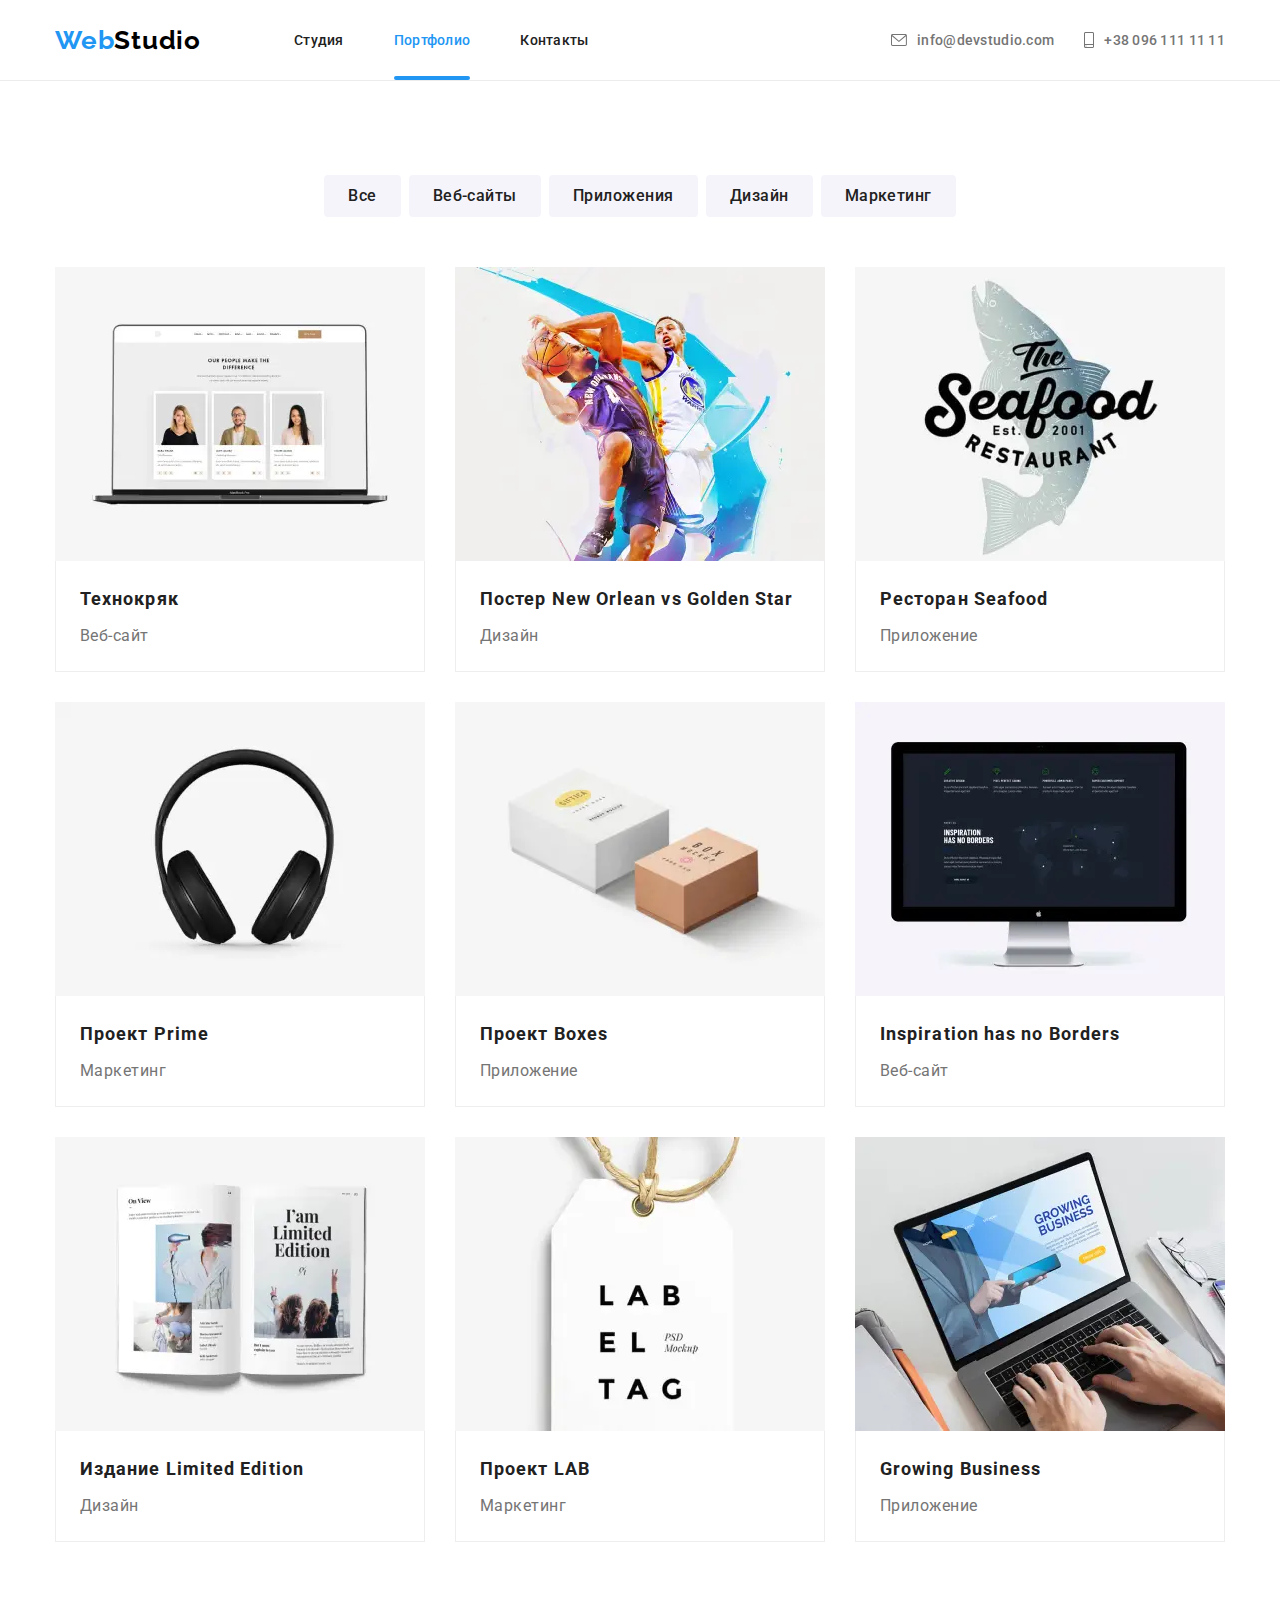
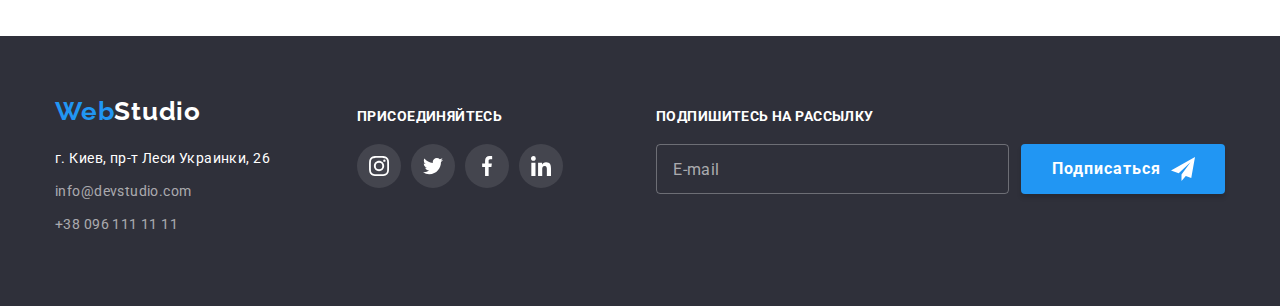
==== commit af89680b: "add active menu link" ====
--- a/portfolio.html
+++ b/portfolio.html
@@ -71,7 +71,7 @@
               
             </li>
             <li class="navigation-list-item">
-              <a class="navigation-link link" href="./portfolio.html">Портфолио</a>
+              <a class="navigation-link active-menu link" href="./portfolio.html">Портфолио</a>
               <div class="line"></div>
             </li>
             <li class="navigation-list-item">
--- a/css/portfolio.min.css
+++ b/css/portfolio.min.css
@@ -1,2 +1,2 @@
-*,*::before,*::after{margin:0;padding:0}.list{list-style-type:none}.link{text-decoration:none}address{font-style:normal}img{display:block}body{font-family:"Roboto",sans-serif;font-style:normal}@media screen and (max-width: 767px){.main{padding-top:60px}}.link{transition-property:background-color, color, fill, box-shadow;transition-duration:250ms;transition-timing-function:cubic-bezier(0.4, 0, 0.2, 1)}svg{transition-property:background-color, color, fill;transition-duration:250ms;transition-timing-function:cubic-bezier(0.4, 0, 0.2, 1)}.btn{transition-property:all;transition-duration:250ms;transition-timing-function:cubic-bezier(0.4, 0, 0.2, 1)}link:hover{cursor:pointer}.btn:hover{cursor:pointer}.container{padding:0 15px}@media screen and (min-width: 480px){.container{width:480px;margin-left:auto;margin-right:auto}}@media screen and (min-width: 768px){.container{width:768px}}@media screen and (min-width: 1200px){.container{width:1200px}}.flexx-conteiner{display:flex;align-items:center;justify-content:space-between}.main-title{font-weight:900;font-size:26px;line-height:1.62;letter-spacing:0.06em;text-transform:uppercase;color:#ffffff;margin-bottom:30px}@media screen and (min-width: 1200px){.main-title{font-size:44px;line-height:1.364}}.title{font-weight:700;font-size:28px;line-height:1.179;text-align:center;letter-spacing:0.03em;color:#212121}@media screen and (min-width: 1200px){.title{font-size:36px;line-height:1.167}}.subtitle{font-weight:700;font-size:14px;line-height:1.143;letter-spacing:0.03em;text-transform:uppercase}.subtitle_dark-theme{color:#ffffff}.subtitle_light-theme{color:#212121}@media screen and (max-width: 1200px){.subtitle{text-align:center}}.header{border-bottom:1px solid #ececec;background-color:#fff;width:100%;position:relative;z-index:10}@media screen and (max-width: 767px){.header{position:fixed;top:0}}.logo{font-family:"Raleway",sans-serif;font-weight:700;font-size:24px;line-height:1.167;letter-spacing:0.03em;text-transform:capitalize}.logo-web{color:#2196f3}@media screen and (min-width: 1200px){.logo{font-size:26px;line-height:1.192}}.header-logo{display:inline-block}@media screen and (max-width: 767px){.header-logo{padding:16px 0}}.header-logo-studio{color:#000000}@media screen and (min-width: 768px){.header-logo{margin-right:88px}}@media screen and (min-width: 1200px){.header-logo{margin-right:93px}}.footer-logo-studio{color:#ffffff}@media screen and (min-width: 1200px){.footer-logo{margin-right:86px}}.navigation{display:flex;align-items:center}@media screen and (max-width: 767px){.navigation{width:100%;justify-content:space-between}}@media screen and (max-width: 767px){.navigation-list{display:none}}@media screen and (min-width: 768px){.navigation-list{display:flex}}.navigation-list-item{position:relative}@media screen and (max-width: 767px){.navigation-list-item{margin-bottom:40px}}@media screen and (min-width: 768px){.navigation-list-item{margin-right:50px}}.line{height:4px;width:100%;background-color:#2196f3;border-radius:2px;bottom:0;position:absolute;z-index:2}.navigation-list-item:last-child{margin-bottom:0;margin-right:0}.navigation-link{font-weight:500;font-size:18px;line-height:1.167;letter-spacing:0.02em;color:#212121;display:inline-block}@media screen and (min-width: 768px){.navigation-link{font-size:14px;line-height:1.143;padding-top:32px;padding-bottom:32px}}.navigation-link:active,.navigation-link:hover,.navigation-link:focus{color:#2196f3}@media screen and (max-width: 767px){.address{display:none}}@media screen and (min-width: 1200px){.contacts-flexx{display:flex;align-items:center}}@media screen and (max-width: 767px){.header-contact{margin-bottom:16px}}@media screen and (min-width: 768px) and (max-width: 1199px){.header-contact{margin-bottom:10px}}@media screen and (min-width: 1200px){.header-contact{margin-right:30px;display:flex;align-items:center}}.header-contact:last-child{margin-bottom:0;margin-right:0}.contact-link{font-weight:500;font-size:18px;line-height:1.167;letter-spacing:0.02em;color:#757575}@media screen and (min-width: 768px){.contact-link{display:flex;align-items:center;font-size:12px;line-height:1.167}}@media screen and (min-width: 1200px){.contact-link{display:flex;align-items:center;font-size:14px;line-height:1.143}}.contact-link svg{margin-right:10px;fill:currentColor;fill:#757575}@media screen and (min-width: 768px) and (max-width: 1199px){.contact-link svg{margin-right:8px}}@media screen and (min-width: 768px){.envelope{width:14px;height:10px}.smartphone{width:10px;height:14px}}@media screen and (min-width: 1200px){.envelope{width:16px;height:12px}.smartphone{width:10px;height:16px}}.contact-link:hover svg,.contact-link:focus svg{fill:#2196f3}.contact-link:hover,.contact-link:focus{color:#2196f3}.order-btn{font-weight:700;font-size:16px;line-height:1.875;text-align:center;letter-spacing:0.06em;color:#ffffff;background:#2196f3;box-shadow:0px 4px 4px rgba(0,0,0,0.15);border-radius:4px;border-color:transparent;padding:10px 32px 10px 32px}.order-btn:hover,.order-btn:focus{background:#188ce8}.submit-btn{font-weight:700;font-size:16px;line-height:1.87;letter-spacing:0.06em;color:#ffffff;padding:0 55px 0 56px;height:50px;background-color:#2196f3;box-shadow:0px 4px 4px rgba(0,0,0,0.15);border-radius:4px;border-color:transparent}.submit-btn:hover,.submit-btn:focus{background-color:#188ce8}.menu-button{height:40px;width:40px;background-color:transparent;border:none;display:flex;align-items:center;justify-content:center}.menu-button .icon-cross{display:none}.menu-button.is-open .icon-cross{display:block}.menu-button.is-open .icon-menu{display:none}.menu-button:hover .icon-menu,.menu-button:focus .icon-menu{fill:#2196f3}.menu-button:hover .icon-cross,.menu-button:focus .icon-cross{fill:#2196f3}@media screen and (min-width: 768px){.menu-button{display:none}}.gallery-container{padding-top:60px;padding-bottom:60px}@media screen and (min-width: 1200px){.gallery-container{padding-top:94px;padding-bottom:94px}}.filter{margin-bottom:40px}@media screen and (min-width: 768px) and (max-width: 1199px){.filter{margin-bottom:30px}}@media screen and (min-width: 1200px){.filter{margin-bottom:50px}}.filter-list{display:flex;justify-content:start}.filter-list-item:not(:last-child){margin-right:8px}@media screen and (max-width: 767px){.filter-list{flex-wrap:wrap}.filter-list-item{margin-bottom:15px}}@media screen and (min-width: 768px){.filter-list{justify-content:center}}.filter-btn{font-weight:500;font-size:16px;line-height:1.625;text-align:center;letter-spacing:0.03em;color:#212121;padding:6px 22px 6px 22px;background:#f5f4fa;border-radius:4px;border-color:transparent;transition-property:all;transition-duration:250ms;transition-timing-function:cubic-bezier(0.4, 0, 0.2, 1)}.filter-btn:active,.filter-btn:hover,.filter-btn:focus{color:#ffffff;background:#2196f3;box-shadow:0px 3px 1px rgba(0,0,0,0.1),0px 1px 2px rgba(0,0,0,0.08),0px 2px 2px rgba(0,0,0,0.12);border-radius:4px;border-color:transparent;cursor:pointer}@media screen and (min-width: 768px){.gallery-list{display:flex;flex-wrap:wrap}}.gallery-list-item{background:#ffffff;transition-property:all;transition-duration:250ms;transition-timing-function:cubic-bezier(0.4, 0, 0.2, 1)}@media screen and (max-width: 767px){.gallery-list-item{margin-bottom:30px}}@media screen and (min-width: 768px) and (max-width: 1199px){.gallery-list-item{max-width:354px}.gallery-list-item:nth-child(2n+1){margin-right:30px}.gallery-list-item:not(:nth-last-of-type(-n+2)){margin-bottom:30px}}@media screen and (min-width: 1200px){.gallery-list-item:not(:nth-child(3n)){margin-right:30px}.gallery-list-item:not(:nth-last-of-type(-n+3)){margin-bottom:30px}}.gallery-list-item-item:hover{box-shadow:0px 1px 1px rgba(0,0,0,0.12),0px 4px 4px rgba(0,0,0,0.06),1px 4px 6px rgba(0,0,0,0.16);cursor:pointer}.gallery-list-item-item:hover .overlay{transform:translateY(0);transition:transform 250ms cubic-bezier(0.4, 0, 0.2, 1);background-color:rgba(33,150,243,0.9);cursor:pointer}.gallery-list .gallery-content{background:#ffffff;border:1px solid #eeeeee;border-top:0;padding:20px 24px}.gallery-list .gallery-content-title{font-weight:700;font-size:18px;line-height:2;letter-spacing:0.06em;color:#212121;margin-bottom:4px}.gallery-list .gallery-content-type{font-weight:400;font-size:16px;line-height:1.875;letter-spacing:0.03em;color:#757575}.gallery-list .overlay-box{position:relative;overflow:hidden}.gallery-list .overlay{position:absolute;top:0;left:0;width:100%;height:100%;padding:77px 24px;background-color:#2196f3;transform:translateY(100%);transition-property:all;transition-duration:250ms;transition-timing-function:cubic-bezier(0.4, 0, 0.2, 1)}@media screen and (min-width: 768px){.gallery-list .overlay{padding:49px 24px}}@media screen and (min-width: 1200px){.gallery-list .overlay{padding:63px 24px}}.gallery-list .overlay-discription{font-weight:400;font-size:18px;line-height:1.56;letter-spacing:0.03em;color:#ffffff}.social-list{display:flex;justify-content:center;margin-top:16px}.social-item:not(:last-child){margin-right:10px}.social-link{width:44px;height:44px;border-radius:50%;display:flex;justify-content:center;align-items:center}.social-link svg{width:20px;height:20px;fill:#afb1b8}.social-link:hover,.social-link:focus{background-color:#2196f3}.social-link:hover svg,.social-link:focus svg{fill:#ffffff}.footer{background-color:#2f303a;padding-top:60px;padding-bottom:60px}@media screen and (max-width: 1199px){.footer{text-align:center}}.footer-address{margin-top:20px}.footer-contact{margin-bottom:8px}@media screen and (min-width: 1200px){.footer-contact{margin-bottom:9px}}.footer-contact:last-child{margin-top:0}.footer .location{font-weight:400;font-size:14px;line-height:1.714;letter-spacing:0.03em;color:#ffffff}.footer .mail{font-weight:400;font-size:14px;line-height:1.714;letter-spacing:0.03em;color:rgba(255,255,255,0.6)}.footer .phone{font-weight:400;font-size:14px;line-height:1.714;letter-spacing:0.03em;color:rgba(255,255,255,0.6)}@media screen and (max-width: 767px){.footer-social-links{margin-top:60px}}@media screen and (min-width: 768px) and (max-width: 1199px){.footer-social-links{padding-top:5px}}@media screen and (min-width: 1200px){.footer-social-links{padding-top:12px;margin-left:70px}}.footer-subtitle{margin-bottom:20px}@media screen and (min-width: 1200px){.footer-subtitle{text-align-last:left}}.footer .social-list{margin-top:0}.footer .social-link{background-color:rgba(255,255,255,0.1)}.footer .social-link:hover,.footer .social-link:focus{background-color:#2196f3}.footer .social-link svg{fill:#ffffff}.footer-form-wrap{width:100%}@media screen and (max-width: 1199px){.footer-form-wrap{max-width:450px;margin:60px auto 0 auto}}@media screen and (min-width: 1200px){.footer-form-wrap{margin-left:93px;padding-top:12px;width:100%}}@media screen and (max-width: 1199px){.footer-form{text-align:center}}@media screen and (min-width: 1200px){.footer-form{display:flex;align-items:center}}.footer-input{width:100%;height:50px;border:1px solid rgba(255,255,255,0.3);border-radius:4px;padding-left:16px;padding-top:15px;padding-bottom:15px;background-color:transparent;color:#ffffff;font-size:16px;line-height:1.25;letter-spacing:0.03em}.footer-input::placeholder{color:rgba(255,255,255,0.6)}.footer .submit-btn{display:flex;align-items:center;padding:10px 28px 10px 29px;margin-left:12px}@media screen and (max-width: 1199px){.footer .submit-btn{margin:20px auto 0 auto}}.footer .submit-btn svg{width:24px;height:24px;fill:#ffffff;margin-left:10px}@media screen and (min-width: 768px){.footer .tablet-container{display:flex;justify-content:space-around}}@media screen and (min-width: 1200px){.footer .container{display:flex}}@media screen and (max-width: 767px){.mobile-menu{padding:60px 0;position:absolute;background-color:#ffffff;box-shadow:0px 4px 8px rgba(0,0,0,0.04),0px 2px 4px rgba(0,0,0,0.08),0px 1px 3px rgba(0,0,0,0.16);width:100%;height:395px;top:100%;right:0%;display:none;z-index:999}}@media screen and (max-width: 480px){.mobile-menu{max-width:100%}}@media screen and (min-width: 768px){.mobile-menu{display:none}}.mobile-menu.is-open{display:block}.mobile-navigation-list{text-align:center}.mobile-address{margin-top:60px}.mobile-contact-list{text-align:center}.menu-underline{position:relative;padding-bottom:12px;color:#2196f3}.menu-underline::after{content:"";display:block;width:100%;height:4px;background:#2196f3;border-radius:2px;position:absolute;bottom:0}
+*,*::before,*::after{margin:0;padding:0}.list{list-style-type:none}.link{text-decoration:none}address{font-style:normal}img{display:block}body{font-family:"Roboto",sans-serif;font-style:normal}@media screen and (max-width: 767px){.main{padding-top:60px}}.link{transition-property:background-color, color, fill, box-shadow;transition-duration:250ms;transition-timing-function:cubic-bezier(0.4, 0, 0.2, 1)}svg{transition-property:background-color, color, fill;transition-duration:250ms;transition-timing-function:cubic-bezier(0.4, 0, 0.2, 1)}.btn{transition-property:all;transition-duration:250ms;transition-timing-function:cubic-bezier(0.4, 0, 0.2, 1)}link:hover{cursor:pointer}.btn:hover{cursor:pointer}.container{padding:0 15px}@media screen and (min-width: 480px){.container{width:480px;margin-left:auto;margin-right:auto}}@media screen and (min-width: 768px){.container{width:768px}}@media screen and (min-width: 1200px){.container{width:1200px}}.flexx-conteiner{display:flex;align-items:center;justify-content:space-between}.main-title{font-weight:900;font-size:26px;line-height:1.62;letter-spacing:0.06em;text-transform:uppercase;color:#ffffff;margin-bottom:30px}@media screen and (min-width: 1200px){.main-title{font-size:44px;line-height:1.364}}.title{font-weight:700;font-size:28px;line-height:1.179;text-align:center;letter-spacing:0.03em;color:#212121}@media screen and (min-width: 1200px){.title{font-size:36px;line-height:1.167}}.subtitle{font-weight:700;font-size:14px;line-height:1.143;letter-spacing:0.03em;text-transform:uppercase}.subtitle_dark-theme{color:#ffffff}.subtitle_light-theme{color:#212121}.header{border-bottom:1px solid #ececec;background-color:#fff;width:100%;position:relative;z-index:10}@media screen and (max-width: 767px){.header{position:fixed;top:0}}.logo{font-family:"Raleway",sans-serif;font-weight:700;font-size:24px;line-height:1.167;letter-spacing:0.03em;text-transform:capitalize}.logo-web{color:#2196f3}@media screen and (min-width: 1200px){.logo{font-size:26px;line-height:1.192}}.header-logo{display:inline-block}@media screen and (max-width: 767px){.header-logo{padding:16px 0}}.header-logo-studio{color:#000000}@media screen and (min-width: 768px){.header-logo{margin-right:88px}}@media screen and (min-width: 1200px){.header-logo{margin-right:93px}}.footer-logo-studio{color:#ffffff}@media screen and (min-width: 1200px){.footer-logo{margin-right:86px}}.navigation{display:flex;align-items:center}@media screen and (max-width: 767px){.navigation{width:100%;justify-content:space-between}}@media screen and (max-width: 767px){.navigation-list{display:none}}@media screen and (min-width: 768px){.navigation-list{display:flex}}.navigation-list-item{position:relative}@media screen and (max-width: 767px){.navigation-list-item{margin-bottom:40px}}@media screen and (min-width: 768px){.navigation-list-item{margin-right:50px}}.line{height:4px;width:100%;background-color:#2196f3;border-radius:2px;bottom:0;position:absolute;z-index:2}.navigation-list-item:last-child{margin-bottom:0;margin-right:0}.navigation-link{font-weight:500;font-size:18px;line-height:1.167;letter-spacing:0.02em;color:#212121;display:inline-block}@media screen and (min-width: 768px){.navigation-link{font-size:14px;line-height:1.143;padding-top:32px;padding-bottom:32px}}.active-menu{color:#2196f3}.navigation-link:active,.navigation-link:hover,.navigation-link:focus{color:#2196f3}@media screen and (max-width: 767px){.header .address{display:none}}@media screen and (min-width: 1200px){.contacts-flexx{display:flex;align-items:center}}@media screen and (max-width: 767px){.header-contact{margin-bottom:16px}}@media screen and (min-width: 768px) and (max-width: 1199px){.header-contact{margin-bottom:10px}}@media screen and (min-width: 1200px){.header-contact{margin-right:30px;display:flex;align-items:center}}.header-contact:last-child{margin-bottom:0;margin-right:0}.contact-link{font-weight:500;font-size:18px;line-height:1.167;letter-spacing:0.02em;color:#757575}@media screen and (min-width: 768px){.contact-link{display:flex;align-items:center;font-size:12px;line-height:1.167}}@media screen and (min-width: 1200px){.contact-link{display:flex;align-items:center;font-size:14px;line-height:1.143}}.contact-link svg{margin-right:10px;fill:currentColor;fill:#757575}@media screen and (min-width: 768px) and (max-width: 1199px){.contact-link svg{margin-right:8px}}@media screen and (min-width: 768px){.envelope{width:14px;height:10px}.smartphone{width:10px;height:14px}}@media screen and (min-width: 1200px){.envelope{width:16px;height:12px}.smartphone{width:10px;height:16px}}.contact-link:hover svg,.contact-link:focus svg{fill:#2196f3}.contact-link:hover,.contact-link:focus{color:#2196f3}.order-btn{font-weight:700;font-size:16px;line-height:1.875;text-align:center;letter-spacing:0.06em;color:#ffffff;background:#2196f3;box-shadow:0px 4px 4px rgba(0,0,0,0.15);border-radius:4px;border-color:transparent;padding:10px 32px 10px 32px}.order-btn:hover,.order-btn:focus{background:#188ce8}.submit-btn{font-weight:700;font-size:16px;line-height:1.87;letter-spacing:0.06em;color:#ffffff;padding:0 55px 0 56px;height:50px;background-color:#2196f3;box-shadow:0px 4px 4px rgba(0,0,0,0.15);border-radius:4px;border-color:transparent}.submit-btn:hover,.submit-btn:focus{background-color:#188ce8}.menu-button{height:40px;width:40px;background-color:transparent;border:none;display:flex;align-items:center;justify-content:center}.menu-button .icon-cross{display:none}.menu-button.is-open .icon-cross{display:block}.menu-button.is-open .icon-menu{display:none}.menu-button:hover .icon-menu,.menu-button:focus .icon-menu{fill:#2196f3}.menu-button:hover .icon-cross,.menu-button:focus .icon-cross{fill:#2196f3}@media screen and (min-width: 768px){.menu-button{display:none}}.gallery-container{padding-top:60px;padding-bottom:60px}@media screen and (min-width: 1200px){.gallery-container{padding-top:94px;padding-bottom:94px}}.filter{margin-bottom:40px}@media screen and (min-width: 768px) and (max-width: 1199px){.filter{margin-bottom:30px}}@media screen and (min-width: 1200px){.filter{margin-bottom:50px}}.filter-list{display:flex;justify-content:start}.filter-list-item:not(:last-child){margin-right:8px}@media screen and (max-width: 767px){.filter-list{flex-wrap:wrap}.filter-list-item{margin-bottom:15px}}@media screen and (min-width: 768px){.filter-list{justify-content:center}}.filter-btn{font-weight:500;font-size:16px;line-height:1.625;text-align:center;letter-spacing:0.03em;color:#212121;padding:6px 22px 6px 22px;background:#f5f4fa;border-radius:4px;border-color:transparent;transition-property:all;transition-duration:250ms;transition-timing-function:cubic-bezier(0.4, 0, 0.2, 1)}.filter-btn:active,.filter-btn:hover,.filter-btn:focus{color:#ffffff;background:#2196f3;box-shadow:0px 3px 1px rgba(0,0,0,0.1),0px 1px 2px rgba(0,0,0,0.08),0px 2px 2px rgba(0,0,0,0.12);border-radius:4px;border-color:transparent;cursor:pointer}@media screen and (min-width: 768px){.gallery-list{display:flex;flex-wrap:wrap}}.gallery-list-item{background:#ffffff;transition-property:all;transition-duration:250ms;transition-timing-function:cubic-bezier(0.4, 0, 0.2, 1)}@media screen and (max-width: 767px){.gallery-list-item{margin-bottom:30px}}@media screen and (min-width: 768px) and (max-width: 1199px){.gallery-list-item{max-width:354px}.gallery-list-item:nth-child(2n+1){margin-right:30px}.gallery-list-item:not(:nth-last-of-type(-n+2)){margin-bottom:30px}}@media screen and (min-width: 1200px){.gallery-list-item:not(:nth-child(3n)){margin-right:30px}.gallery-list-item:not(:nth-last-of-type(-n+3)){margin-bottom:30px}}.gallery-list-item:hover{box-shadow:0px 1px 1px rgba(0,0,0,0.12),0px 4px 4px rgba(0,0,0,0.06),1px 4px 6px rgba(0,0,0,0.16);cursor:pointer}.gallery-list-item:hover .overlay{transform:translateY(0);transition:transform 250ms cubic-bezier(0.4, 0, 0.2, 1);background-color:rgba(33,150,243,0.9);cursor:pointer}.gallery-list .gallery-content{background:#ffffff;border:1px solid #eeeeee;border-top:0;padding:20px 24px}.gallery-list .gallery-content-title{font-weight:700;font-size:18px;line-height:2;letter-spacing:0.06em;color:#212121;margin-bottom:4px}.gallery-list .gallery-content-type{font-weight:400;font-size:16px;line-height:1.875;letter-spacing:0.03em;color:#757575}.gallery-list .overlay-box{position:relative;overflow:hidden}.gallery-list .overlay-box img{width:100%}.gallery-list .overlay{position:absolute;top:0;left:0;width:100%;height:100%;padding:77px 24px;background-color:#2196f3;transform:translateY(100%);transition-property:all;transition-duration:250ms;transition-timing-function:cubic-bezier(0.4, 0, 0.2, 1)}@media screen and (min-width: 768px){.gallery-list .overlay{padding:49px 24px}}@media screen and (min-width: 1200px){.gallery-list .overlay{padding:63px 24px}}.gallery-list .overlay-discription{font-weight:400;font-size:18px;line-height:1.56;letter-spacing:0.03em;color:#ffffff}.social-list{display:flex;justify-content:center;margin-top:16px}.social-item:not(:last-child){margin-right:10px}.social-link{width:44px;height:44px;border-radius:50%;display:flex;justify-content:center;align-items:center}.social-link svg{width:20px;height:20px;fill:#afb1b8}.social-link:hover,.social-link:focus{background-color:#2196f3}.social-link:hover svg,.social-link:focus svg{fill:#ffffff}.footer{background-color:#2f303a;padding-top:60px;padding-bottom:60px}@media screen and (max-width: 1199px){.footer{text-align:center}}.footer-address{margin-top:20px}.footer-contact{margin-bottom:8px}@media screen and (min-width: 1200px){.footer-contact{margin-bottom:9px}}.footer-contact:last-child{margin-top:0}.footer .location{font-weight:400;font-size:14px;line-height:1.714;letter-spacing:0.03em;color:#ffffff}.footer .mail{font-weight:400;font-size:14px;line-height:1.714;letter-spacing:0.03em;color:rgba(255,255,255,0.6)}.footer .phone{font-weight:400;font-size:14px;line-height:1.714;letter-spacing:0.03em;color:rgba(255,255,255,0.6)}@media screen and (max-width: 767px){.footer-social-links{margin-top:60px}}@media screen and (min-width: 768px) and (max-width: 1199px){.footer-social-links{padding-top:5px}}@media screen and (min-width: 1200px){.footer-social-links{padding-top:12px;margin-left:70px}}.footer-subtitle{margin-bottom:20px}@media screen and (min-width: 1200px){.footer-subtitle{text-align-last:left}}.footer .social-list{margin-top:0}.footer .social-link{background-color:rgba(255,255,255,0.1)}.footer .social-link:hover,.footer .social-link:focus{background-color:#2196f3}.footer .social-link svg{fill:#ffffff}.footer-form-wrap{width:100%}@media screen and (max-width: 1199px){.footer-form-wrap{max-width:450px;margin:60px auto 0 auto}}@media screen and (min-width: 1200px){.footer-form-wrap{margin-left:93px;padding-top:12px;width:100%}}@media screen and (max-width: 1199px){.footer-form{text-align:center}}@media screen and (min-width: 1200px){.footer-form{display:flex;align-items:center}}.footer-input{width:100%;height:50px;border:1px solid rgba(255,255,255,0.3);border-radius:4px;padding-left:16px;padding-top:15px;padding-bottom:15px;background-color:transparent;color:#ffffff;font-size:16px;line-height:1.25;letter-spacing:0.03em}.footer-input::placeholder{color:rgba(255,255,255,0.6)}.footer .submit-btn{display:flex;align-items:center;padding:10px 28px 10px 29px;margin-left:12px}@media screen and (max-width: 1199px){.footer .submit-btn{margin:20px auto 0 auto}}.footer .submit-btn svg{width:24px;height:24px;fill:#ffffff;margin-left:10px}@media screen and (min-width: 768px){.footer .tablet-container{display:flex;justify-content:space-around}}@media screen and (min-width: 1200px){.footer .container{display:flex}}@media screen and (max-width: 767px){.mobile-menu{padding:60px 0;position:absolute;background-color:#ffffff;box-shadow:0px 4px 8px rgba(0,0,0,0.04),0px 2px 4px rgba(0,0,0,0.08),0px 1px 3px rgba(0,0,0,0.16);width:100%;height:395px;top:100%;right:0%;display:none;z-index:999}}@media screen and (max-width: 480px){.mobile-menu{max-width:100%}}@media screen and (min-width: 768px){.mobile-menu{display:none}}.mobile-menu.is-open{display:block}.mobile-navigation-list{text-align:center}.mobile-address{margin-top:60px}.mobile-contact-list{text-align:center}.menu-underline{position:relative;padding-bottom:12px;color:#2196f3}.menu-underline::after{content:"";display:block;width:100%;height:4px;background:#2196f3;border-radius:2px;position:absolute;bottom:0}
 /*# sourceMappingURL=portfolio.min.css.map */